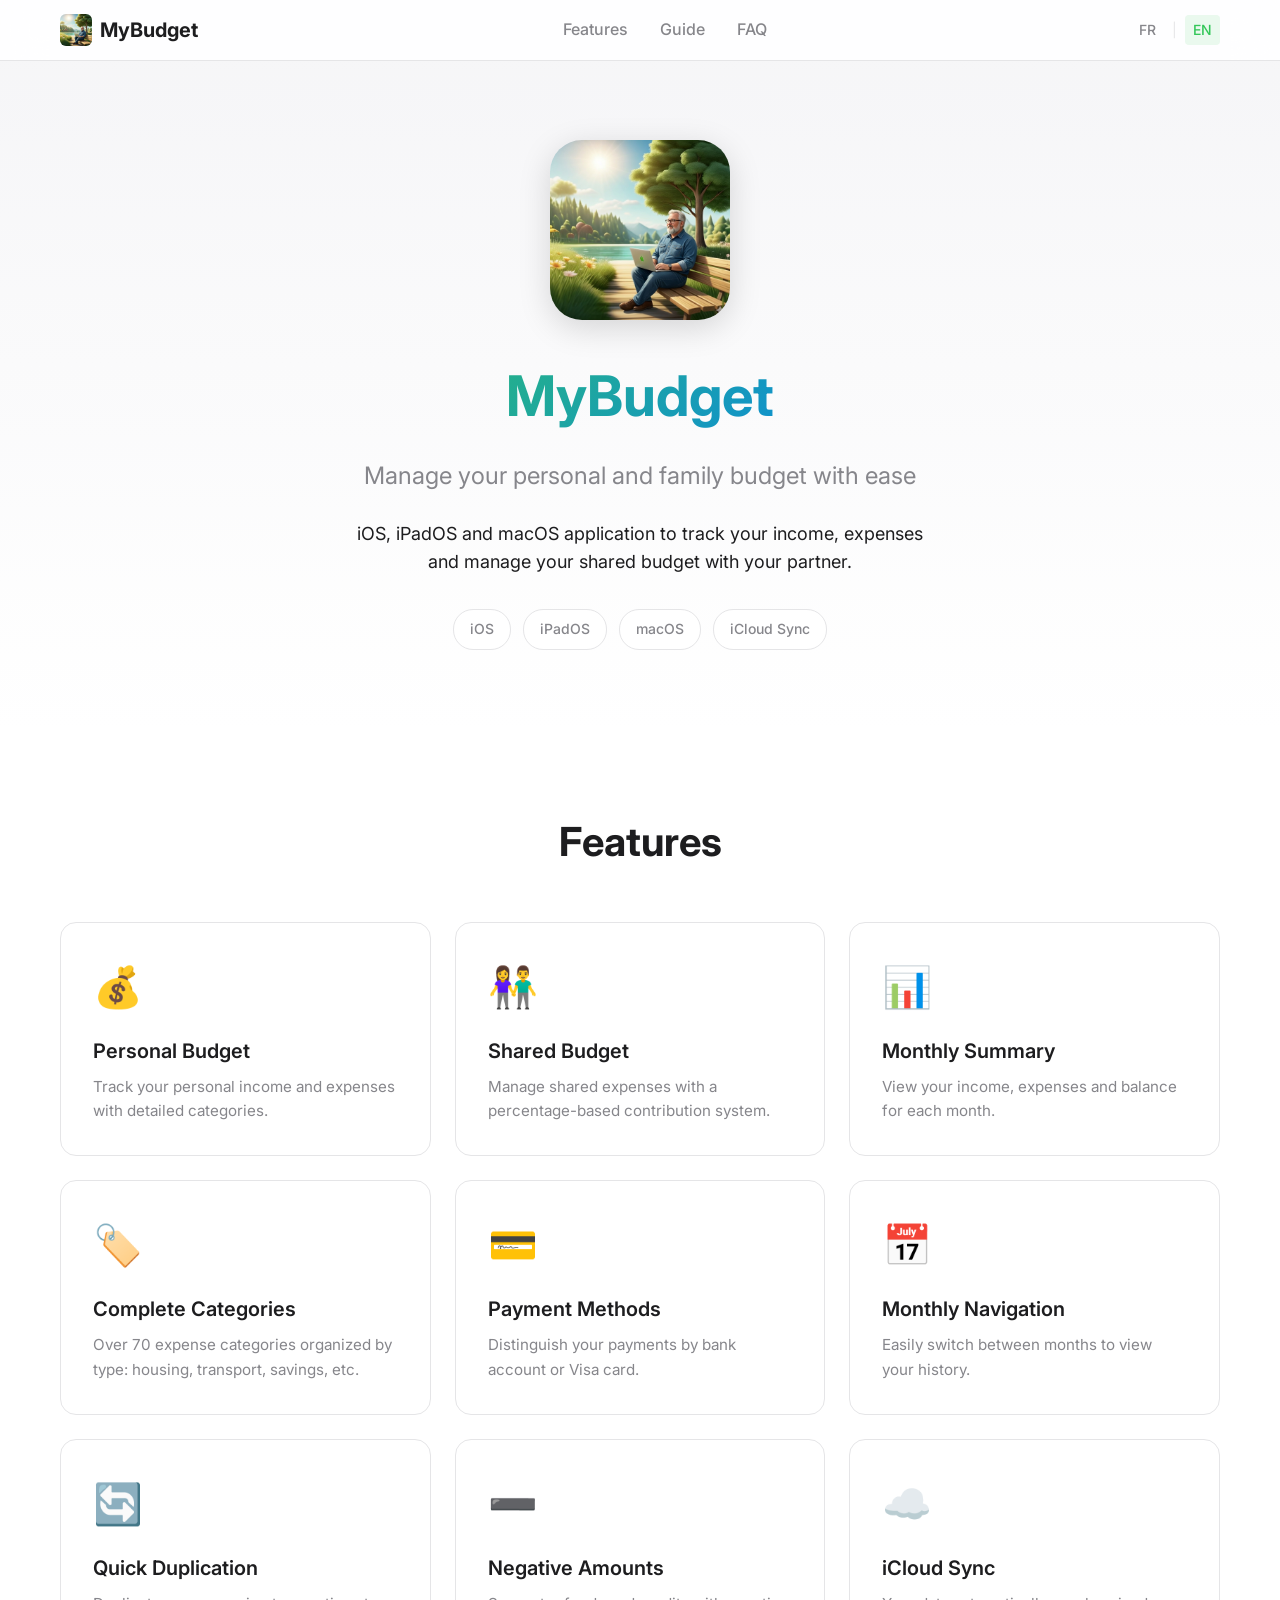
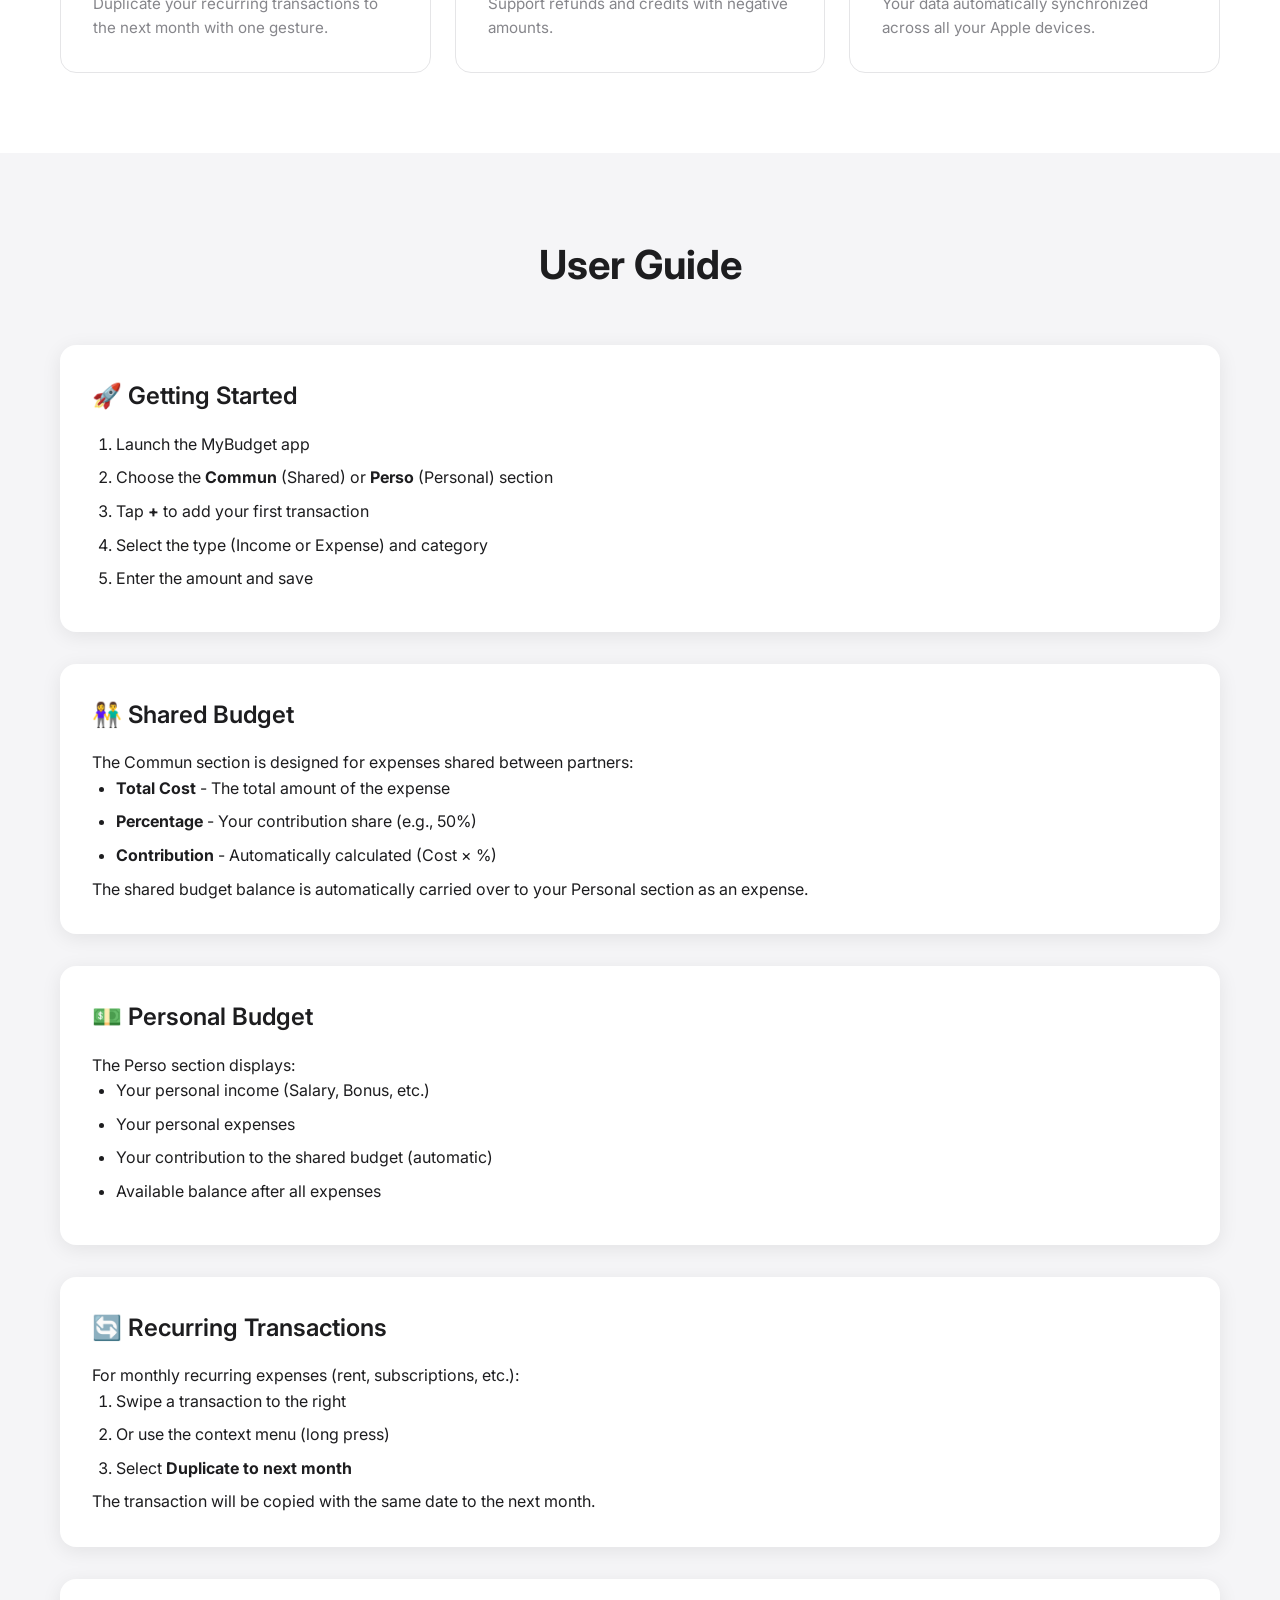
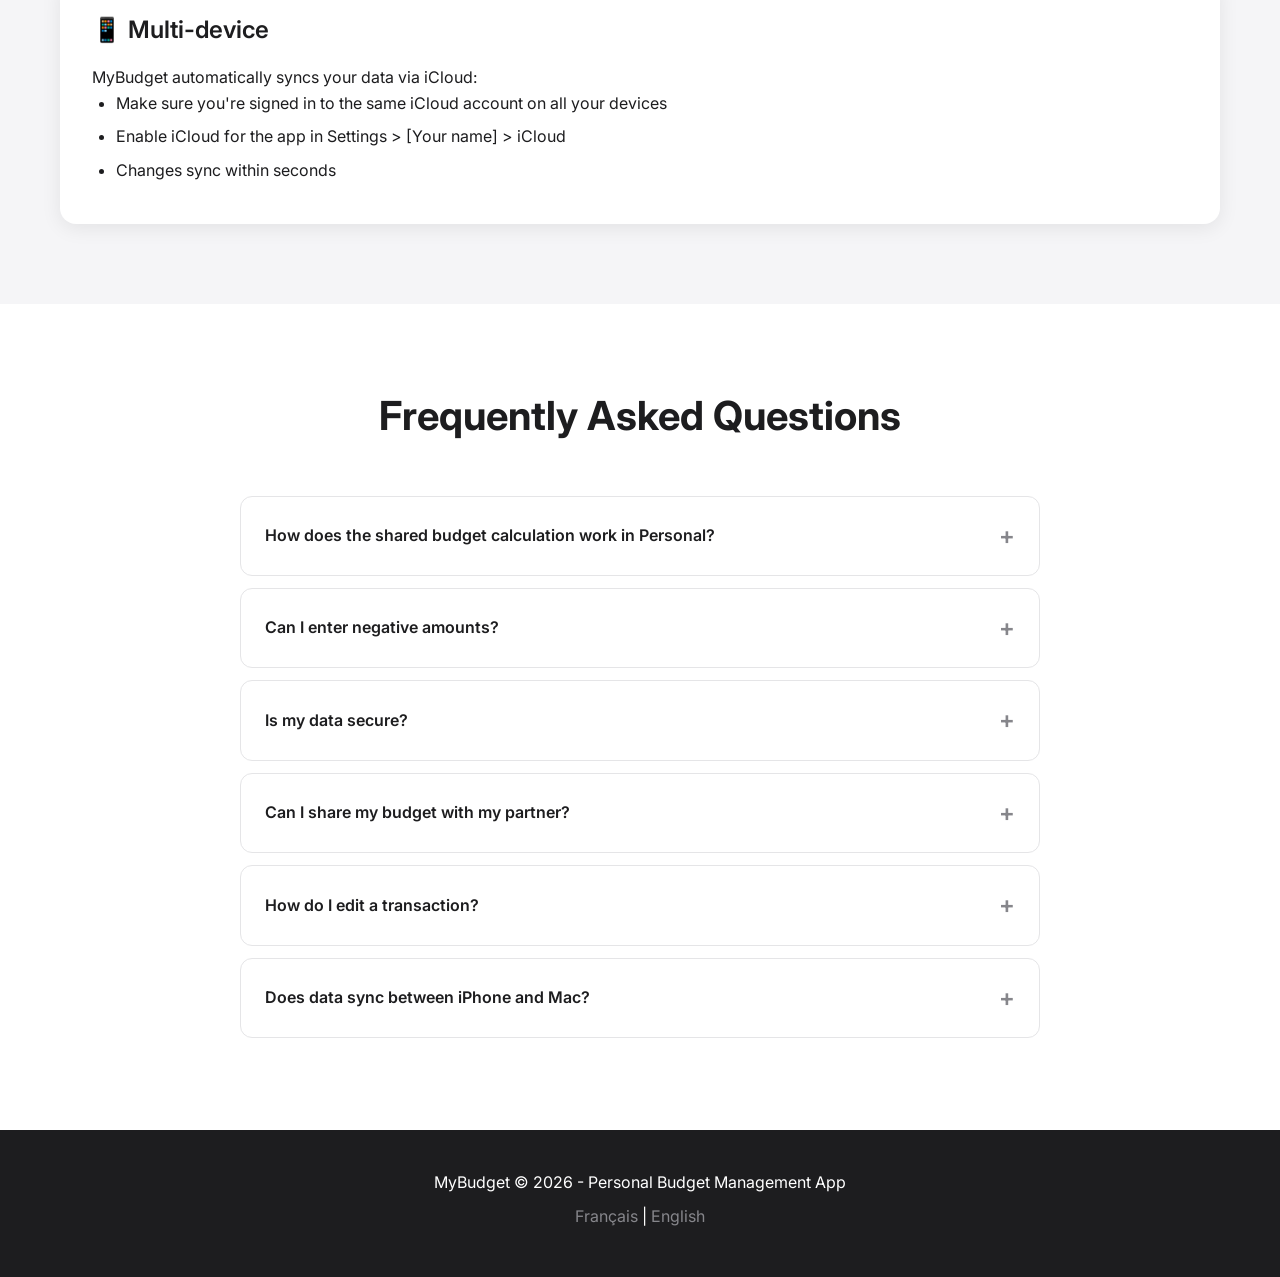
==== en/index.html @ 52d26589 "Initial documentation website for MyBudget" ====
<!DOCTYPE html>
<html lang="en">
<head>
    <meta charset="UTF-8">
    <meta name="viewport" content="width=device-width, initial-scale=1.0">
    <title>MyBudget - Documentation</title>
    <link rel="icon" type="image/png" href="../images/favicon.png">
    <link rel="apple-touch-icon" href="../images/favicon.png">
    <link rel="stylesheet" href="../css/style.css">
    <link rel="preconnect" href="https://fonts.googleapis.com">
    <link rel="preconnect" href="https://fonts.gstatic.com" crossorigin>
    <link href="https://fonts.googleapis.com/css2?family=Inter:wght@400;500;600;700&display=swap" rel="stylesheet">
</head>
<body>
    <nav class="navbar">
        <div class="nav-container">
            <a href="index.html" class="nav-logo">
                <img src="../images/favicon.png" alt="MyBudget" class="logo-icon">
                <span>MyBudget</span>
            </a>
            <ul class="nav-menu">
                <li><a href="#features">Features</a></li>
                <li><a href="#guide">Guide</a></li>
                <li><a href="#faq">FAQ</a></li>
            </ul>
            <div class="nav-lang">
                <a href="../index.html">FR</a>
                <span>|</span>
                <a href="index.html" class="active">EN</a>
            </div>
        </div>
    </nav>

    <header class="hero">
        <div class="hero-content">
            <img src="../images/favicon.png" alt="MyBudget" class="hero-icon">
            <h1>MyBudget</h1>
            <p class="hero-subtitle">Manage your personal and family budget with ease</p>
            <p class="hero-description">
                iOS, iPadOS and macOS application to track your income, expenses and
                manage your shared budget with your partner.
            </p>
            <div class="hero-badges">
                <span class="badge">iOS</span>
                <span class="badge">iPadOS</span>
                <span class="badge">macOS</span>
                <span class="badge">iCloud Sync</span>
            </div>
        </div>
    </header>

    <main>
        <section id="features" class="section">
            <div class="container">
                <h2>Features</h2>

                <div class="features-grid">
                    <div class="feature-card">
                        <div class="feature-icon">💰</div>
                        <h3>Personal Budget</h3>
                        <p>Track your personal income and expenses with detailed categories.</p>
                    </div>

                    <div class="feature-card">
                        <div class="feature-icon">👫</div>
                        <h3>Shared Budget</h3>
                        <p>Manage shared expenses with a percentage-based contribution system.</p>
                    </div>

                    <div class="feature-card">
                        <div class="feature-icon">📊</div>
                        <h3>Monthly Summary</h3>
                        <p>View your income, expenses and balance for each month.</p>
                    </div>

                    <div class="feature-card">
                        <div class="feature-icon">🏷️</div>
                        <h3>Complete Categories</h3>
                        <p>Over 70 expense categories organized by type: housing, transport, savings, etc.</p>
                    </div>

                    <div class="feature-card">
                        <div class="feature-icon">💳</div>
                        <h3>Payment Methods</h3>
                        <p>Distinguish your payments by bank account or Visa card.</p>
                    </div>

                    <div class="feature-card">
                        <div class="feature-icon">📅</div>
                        <h3>Monthly Navigation</h3>
                        <p>Easily switch between months to view your history.</p>
                    </div>

                    <div class="feature-card">
                        <div class="feature-icon">🔄</div>
                        <h3>Quick Duplication</h3>
                        <p>Duplicate your recurring transactions to the next month with one gesture.</p>
                    </div>

                    <div class="feature-card">
                        <div class="feature-icon">➖</div>
                        <h3>Negative Amounts</h3>
                        <p>Support refunds and credits with negative amounts.</p>
                    </div>

                    <div class="feature-card">
                        <div class="feature-icon">☁️</div>
                        <h3>iCloud Sync</h3>
                        <p>Your data automatically synchronized across all your Apple devices.</p>
                    </div>
                </div>
            </div>
        </section>

        <section id="guide" class="section section-alt">
            <div class="container">
                <h2>User Guide</h2>

                <div class="guide-content">
                    <article class="guide-article">
                        <h3>🚀 Getting Started</h3>
                        <ol>
                            <li>Launch the MyBudget app</li>
                            <li>Choose the <strong>Commun</strong> (Shared) or <strong>Perso</strong> (Personal) section</li>
                            <li>Tap <strong>+</strong> to add your first transaction</li>
                            <li>Select the type (Income or Expense) and category</li>
                            <li>Enter the amount and save</li>
                        </ol>
                    </article>

                    <article class="guide-article">
                        <h3>👫 Shared Budget</h3>
                        <p>The Commun section is designed for expenses shared between partners:</p>
                        <ul>
                            <li><strong>Total Cost</strong> - The total amount of the expense</li>
                            <li><strong>Percentage</strong> - Your contribution share (e.g., 50%)</li>
                            <li><strong>Contribution</strong> - Automatically calculated (Cost × %)</li>
                        </ul>
                        <p>The shared budget balance is automatically carried over to your Personal section as an expense.</p>
                    </article>

                    <article class="guide-article">
                        <h3>💵 Personal Budget</h3>
                        <p>The Perso section displays:</p>
                        <ul>
                            <li>Your personal income (Salary, Bonus, etc.)</li>
                            <li>Your personal expenses</li>
                            <li>Your contribution to the shared budget (automatic)</li>
                            <li>Available balance after all expenses</li>
                        </ul>
                    </article>

                    <article class="guide-article">
                        <h3>🔄 Recurring Transactions</h3>
                        <p>For monthly recurring expenses (rent, subscriptions, etc.):</p>
                        <ol>
                            <li>Swipe a transaction to the right</li>
                            <li>Or use the context menu (long press)</li>
                            <li>Select <strong>Duplicate to next month</strong></li>
                        </ol>
                        <p>The transaction will be copied with the same date to the next month.</p>
                    </article>

                    <article class="guide-article">
                        <h3>📱 Multi-device</h3>
                        <p>MyBudget automatically syncs your data via iCloud:</p>
                        <ul>
                            <li>Make sure you're signed in to the same iCloud account on all your devices</li>
                            <li>Enable iCloud for the app in Settings > [Your name] > iCloud</li>
                            <li>Changes sync within seconds</li>
                        </ul>
                    </article>
                </div>
            </div>
        </section>

        <section id="faq" class="section">
            <div class="container">
                <h2>Frequently Asked Questions</h2>

                <div class="faq-list">
                    <details class="faq-item">
                        <summary>How does the shared budget calculation work in Personal?</summary>
                        <p>In the Personal section, shared budget expenses and the shared balance are automatically added as expenses. This represents your total contribution to the shared budget.</p>
                    </details>

                    <details class="faq-item">
                        <summary>Can I enter negative amounts?</summary>
                        <p>Yes, negative amounts are supported for refunds, credits or adjustments. Simply use the minus sign (-) before the amount.</p>
                    </details>

                    <details class="faq-item">
                        <summary>Is my data secure?</summary>
                        <p>Yes, your data is stored in your private iCloud database. It's encrypted and only accessible by devices connected to your Apple account.</p>
                    </details>

                    <details class="faq-item">
                        <summary>Can I share my budget with my partner?</summary>
                        <p>Currently, each user has their own database. For a shared budget, you can each enter your respective contributions with your participation percentage.</p>
                    </details>

                    <details class="faq-item">
                        <summary>How do I edit a transaction?</summary>
                        <p>Tap on a transaction in the list to open the edit screen. You can also use the context menu (long press) and select "Edit".</p>
                    </details>

                    <details class="faq-item">
                        <summary>Does data sync between iPhone and Mac?</summary>
                        <p>Yes, as long as you're signed in to the same iCloud account and sync is enabled, your data is available on iPhone, iPad and Mac.</p>
                    </details>
                </div>
            </div>
        </section>
    </main>

    <footer class="footer">
        <div class="container">
            <p>MyBudget © 2026 - Personal Budget Management App</p>
            <p class="footer-links">
                <a href="../index.html">Français</a> |
                <a href="index.html">English</a>
            </p>
        </div>
    </footer>
</body>
</html>
---- css/style.css ----
/* Reset and Base Styles */
* {
    margin: 0;
    padding: 0;
    box-sizing: border-box;
}

:root {
    --primary-color: #34C759;
    --primary-dark: #248A3D;
    --secondary-color: #007AFF;
    --success-color: #34C759;
    --warning-color: #FF9500;
    --danger-color: #FF3B30;
    --text-color: #1D1D1F;
    --text-secondary: #86868B;
    --background: #FFFFFF;
    --background-alt: #F5F5F7;
    --border-color: #E5E5E7;
    --card-shadow: 0 4px 20px rgba(0, 0, 0, 0.08);
}

body {
    font-family: 'Inter', -apple-system, BlinkMacSystemFont, 'Segoe UI', Roboto, sans-serif;
    line-height: 1.6;
    color: var(--text-color);
    background: var(--background);
}

.container {
    max-width: 1200px;
    margin: 0 auto;
    padding: 0 20px;
}

/* Navigation */
.navbar {
    position: fixed;
    top: 0;
    left: 0;
    right: 0;
    background: rgba(255, 255, 255, 0.9);
    backdrop-filter: blur(20px);
    -webkit-backdrop-filter: blur(20px);
    border-bottom: 1px solid var(--border-color);
    z-index: 1000;
}

.nav-container {
    max-width: 1200px;
    margin: 0 auto;
    padding: 0 20px;
    display: flex;
    align-items: center;
    justify-content: space-between;
    height: 60px;
}

.nav-logo {
    display: flex;
    align-items: center;
    gap: 8px;
    font-size: 1.25rem;
    font-weight: 700;
    color: var(--text-color);
    text-decoration: none;
}

.logo-icon {
    width: 32px;
    height: 32px;
    border-radius: 6px;
    object-fit: cover;
}

.nav-menu {
    display: flex;
    list-style: none;
    gap: 32px;
}

.nav-menu a {
    color: var(--text-secondary);
    text-decoration: none;
    font-weight: 500;
    transition: color 0.2s;
}

.nav-menu a:hover {
    color: var(--primary-color);
}

.nav-lang {
    display: flex;
    align-items: center;
    gap: 8px;
    font-size: 0.875rem;
}

.nav-lang a {
    color: var(--text-secondary);
    text-decoration: none;
    font-weight: 500;
    padding: 4px 8px;
    border-radius: 4px;
    transition: all 0.2s;
}

.nav-lang a.active {
    color: var(--primary-color);
    background: rgba(52, 199, 89, 0.1);
}

.nav-lang span {
    color: var(--border-color);
}

/* Hero Section */
.hero {
    padding: 140px 20px 80px;
    text-align: center;
    background: linear-gradient(180deg, var(--background-alt) 0%, var(--background) 100%);
}

.hero-content {
    max-width: 800px;
    margin: 0 auto;
}

.hero-icon {
    width: 180px;
    height: 180px;
    border-radius: 32px;
    box-shadow: 0 8px 32px rgba(0, 0, 0, 0.15);
    margin-bottom: 24px;
}

.hero h1 {
    font-size: 3.5rem;
    font-weight: 700;
    margin-bottom: 16px;
    background: linear-gradient(135deg, var(--primary-color), var(--secondary-color));
    -webkit-background-clip: text;
    -webkit-text-fill-color: transparent;
    background-clip: text;
}

.hero-subtitle {
    font-size: 1.5rem;
    color: var(--text-secondary);
    margin-bottom: 24px;
}

.hero-description {
    font-size: 1.125rem;
    color: var(--text-color);
    margin-bottom: 32px;
    max-width: 600px;
    margin-left: auto;
    margin-right: auto;
}

.hero-badges {
    display: flex;
    justify-content: center;
    gap: 12px;
    flex-wrap: wrap;
}

.badge {
    display: inline-block;
    padding: 8px 16px;
    background: var(--background);
    border: 1px solid var(--border-color);
    border-radius: 20px;
    font-size: 0.875rem;
    font-weight: 500;
    color: var(--text-secondary);
}

/* Sections */
.section {
    padding: 80px 20px;
}

.section-alt {
    background: var(--background-alt);
}

.section h2 {
    font-size: 2.5rem;
    font-weight: 700;
    text-align: center;
    margin-bottom: 48px;
}

/* Features Grid */
.features-grid {
    display: grid;
    grid-template-columns: repeat(auto-fit, minmax(300px, 1fr));
    gap: 24px;
}

.feature-card {
    background: var(--background);
    border: 1px solid var(--border-color);
    border-radius: 16px;
    padding: 32px;
    transition: transform 0.2s, box-shadow 0.2s;
}

.feature-card:hover {
    transform: translateY(-4px);
    box-shadow: var(--card-shadow);
}

.feature-icon {
    font-size: 2.5rem;
    margin-bottom: 16px;
}

.feature-card h3 {
    font-size: 1.25rem;
    font-weight: 600;
    margin-bottom: 8px;
}

.feature-card p {
    color: var(--text-secondary);
    font-size: 0.95rem;
}

/* Guide Section */
.guide-content {
    display: grid;
    gap: 32px;
}

.guide-article {
    background: var(--background);
    border-radius: 16px;
    padding: 32px;
    box-shadow: var(--card-shadow);
}

.guide-article h3 {
    font-size: 1.5rem;
    font-weight: 600;
    margin-bottom: 16px;
}

.guide-article ol,
.guide-article ul {
    margin-left: 24px;
}

.guide-article li {
    margin-bottom: 8px;
}

.guide-article a {
    color: var(--primary-color);
}

/* FAQ Section */
.faq-list {
    max-width: 800px;
    margin: 0 auto;
}

.faq-item {
    background: var(--background);
    border: 1px solid var(--border-color);
    border-radius: 12px;
    margin-bottom: 12px;
    overflow: hidden;
}

.faq-item summary {
    padding: 20px 24px;
    font-weight: 600;
    cursor: pointer;
    list-style: none;
    display: flex;
    align-items: center;
    justify-content: space-between;
}

.faq-item summary::-webkit-details-marker {
    display: none;
}

.faq-item summary::after {
    content: '+';
    font-size: 1.5rem;
    color: var(--text-secondary);
    transition: transform 0.2s;
}

.faq-item[open] summary::after {
    transform: rotate(45deg);
}

.faq-item p {
    padding: 0 24px 20px;
    color: var(--text-secondary);
}

/* Footer */
.footer {
    padding: 40px 20px;
    text-align: center;
    background: var(--text-color);
    color: var(--background);
}

.footer p {
    margin-bottom: 8px;
}

.footer-links a {
    color: var(--text-secondary);
    text-decoration: none;
}

.footer-links a:hover {
    color: var(--background);
}

/* Responsive */
@media (max-width: 768px) {
    .nav-menu {
        display: none;
    }

    .hero h1 {
        font-size: 2.5rem;
    }

    .hero-subtitle {
        font-size: 1.25rem;
    }

    .section h2 {
        font-size: 2rem;
    }

    .features-grid {
        grid-template-columns: 1fr;
    }
}
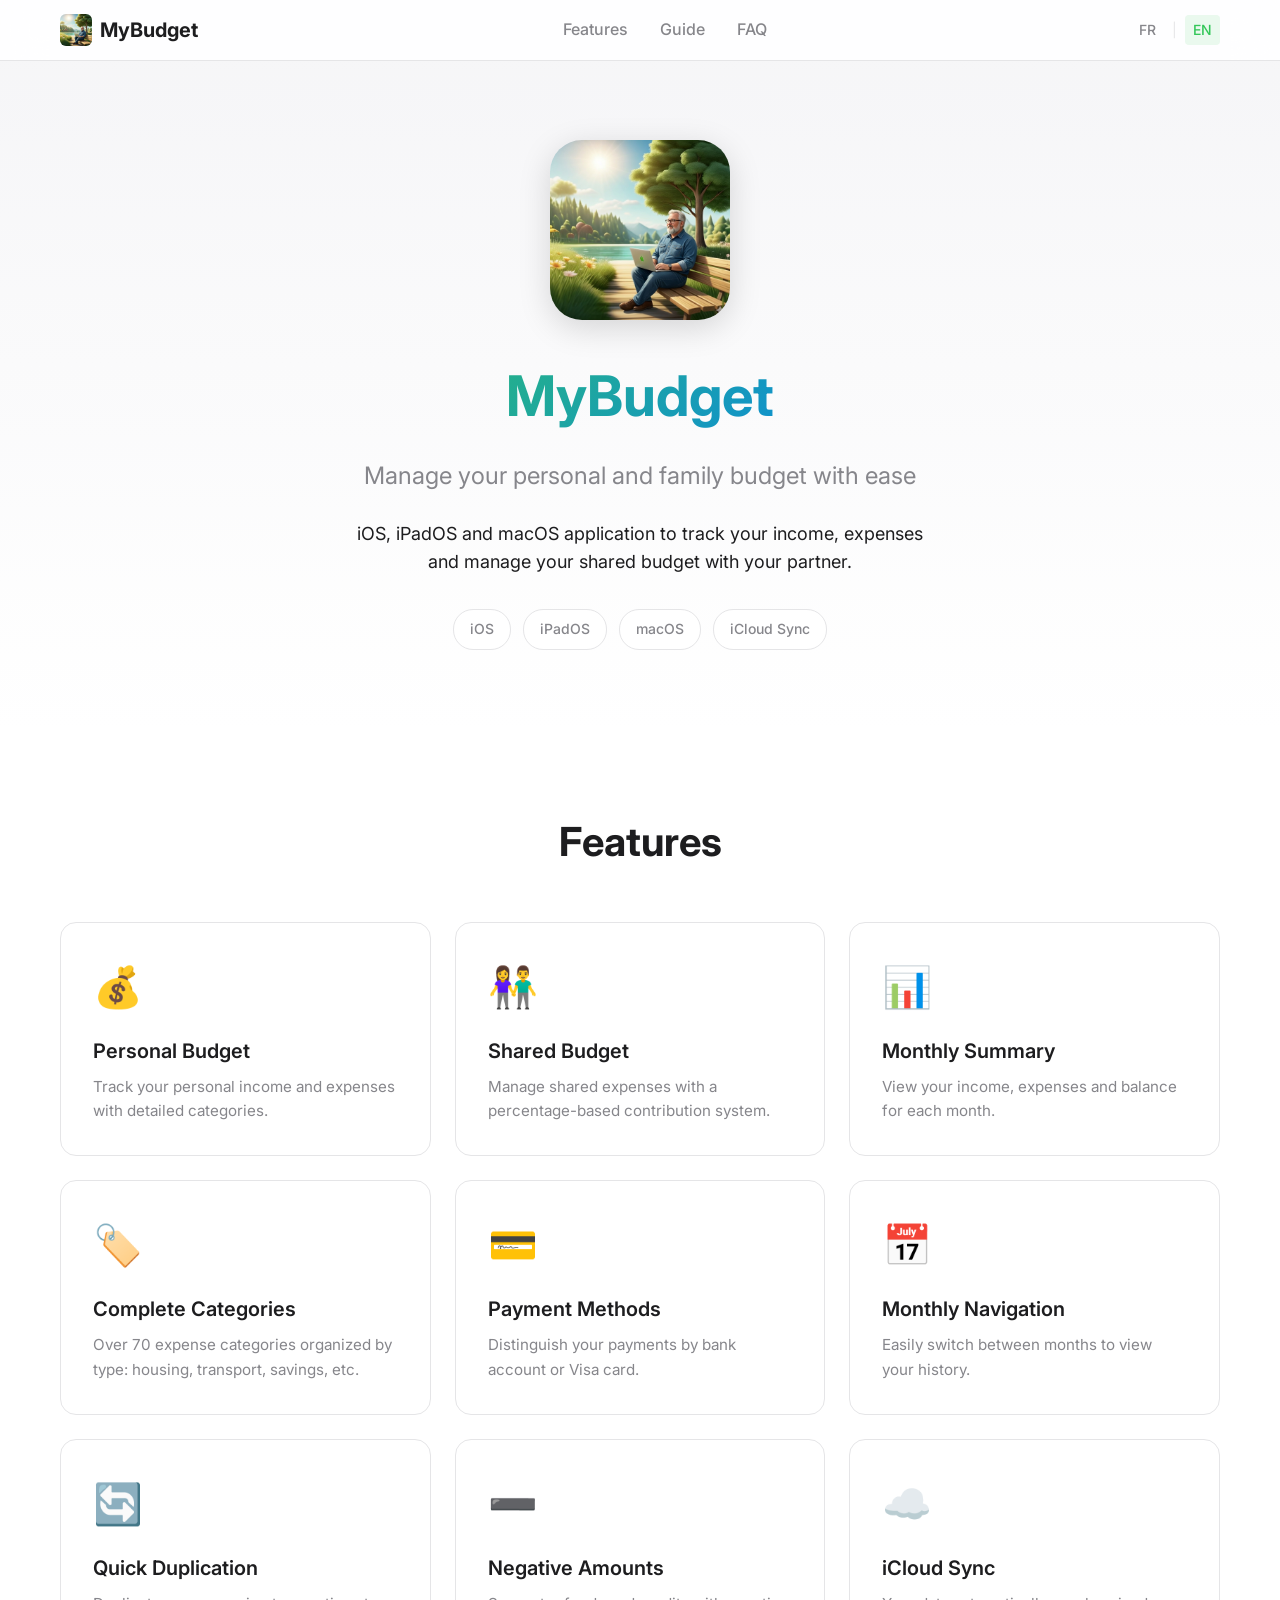
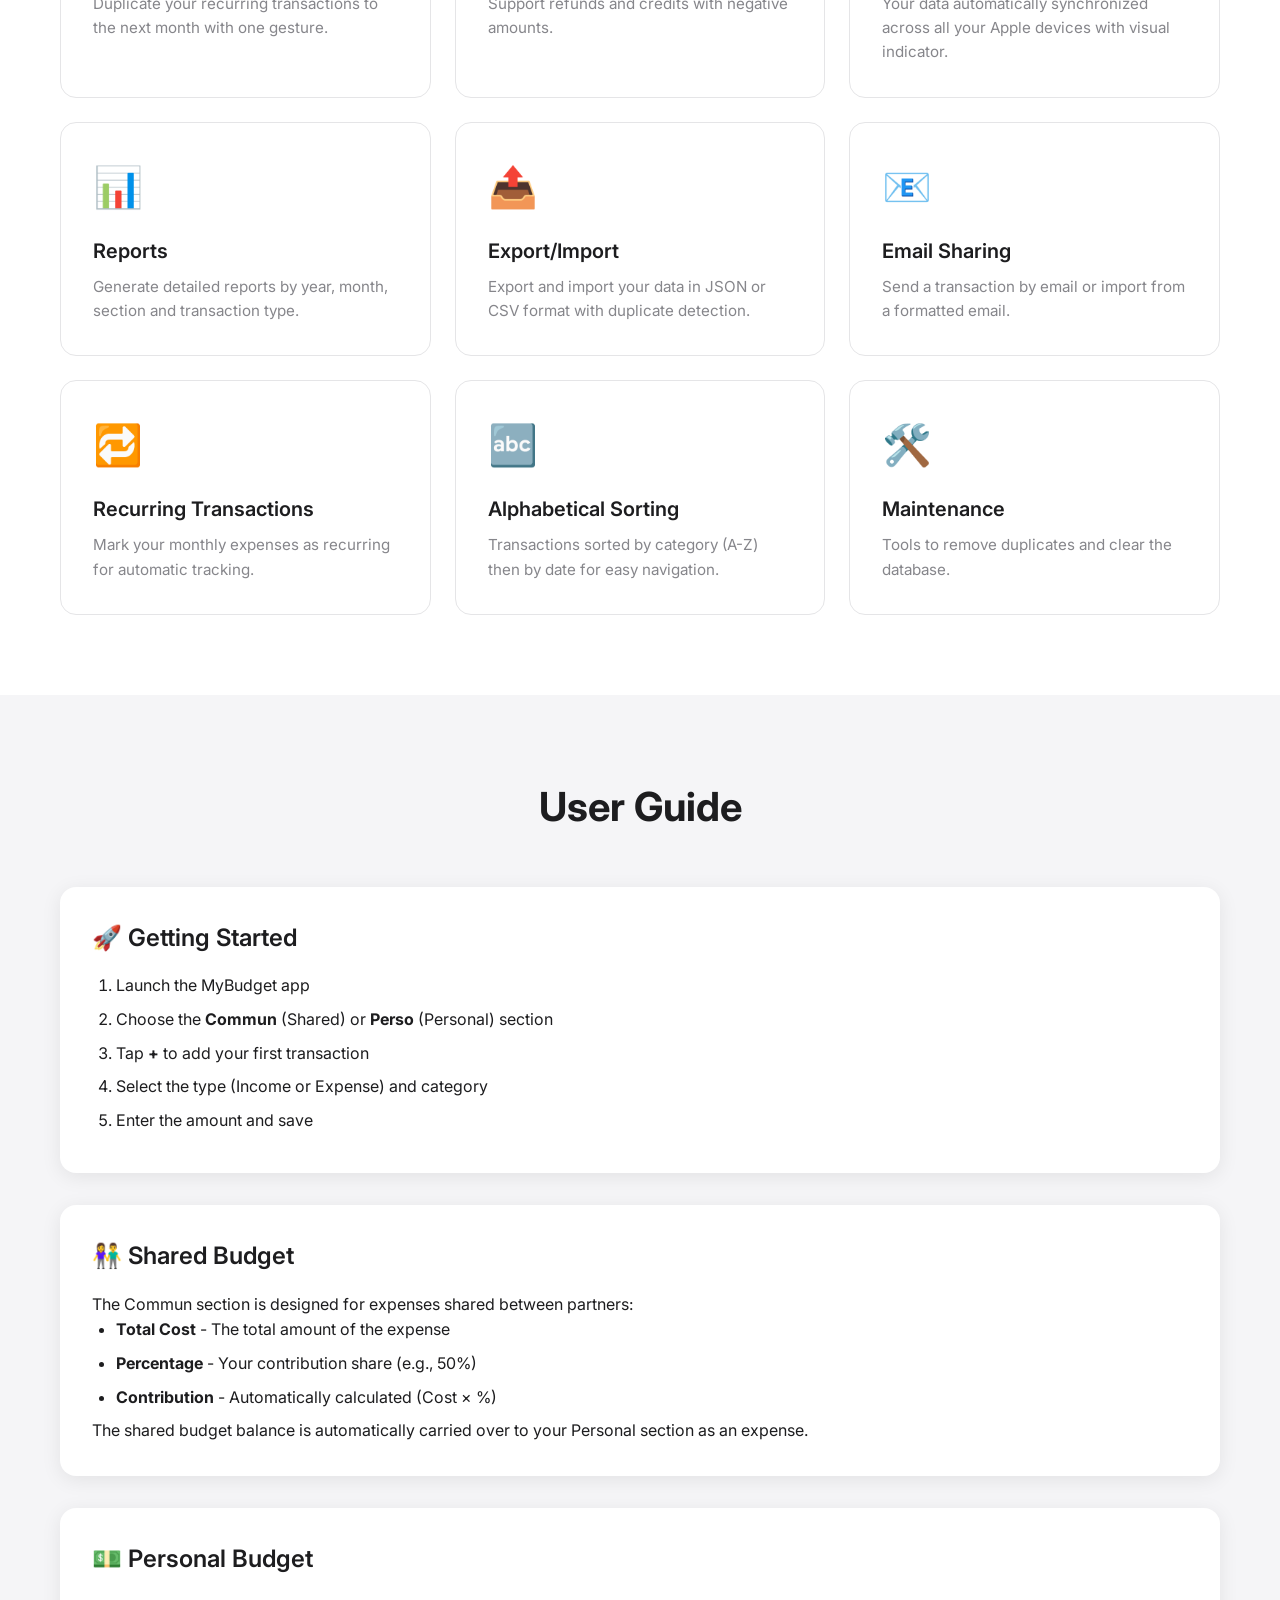
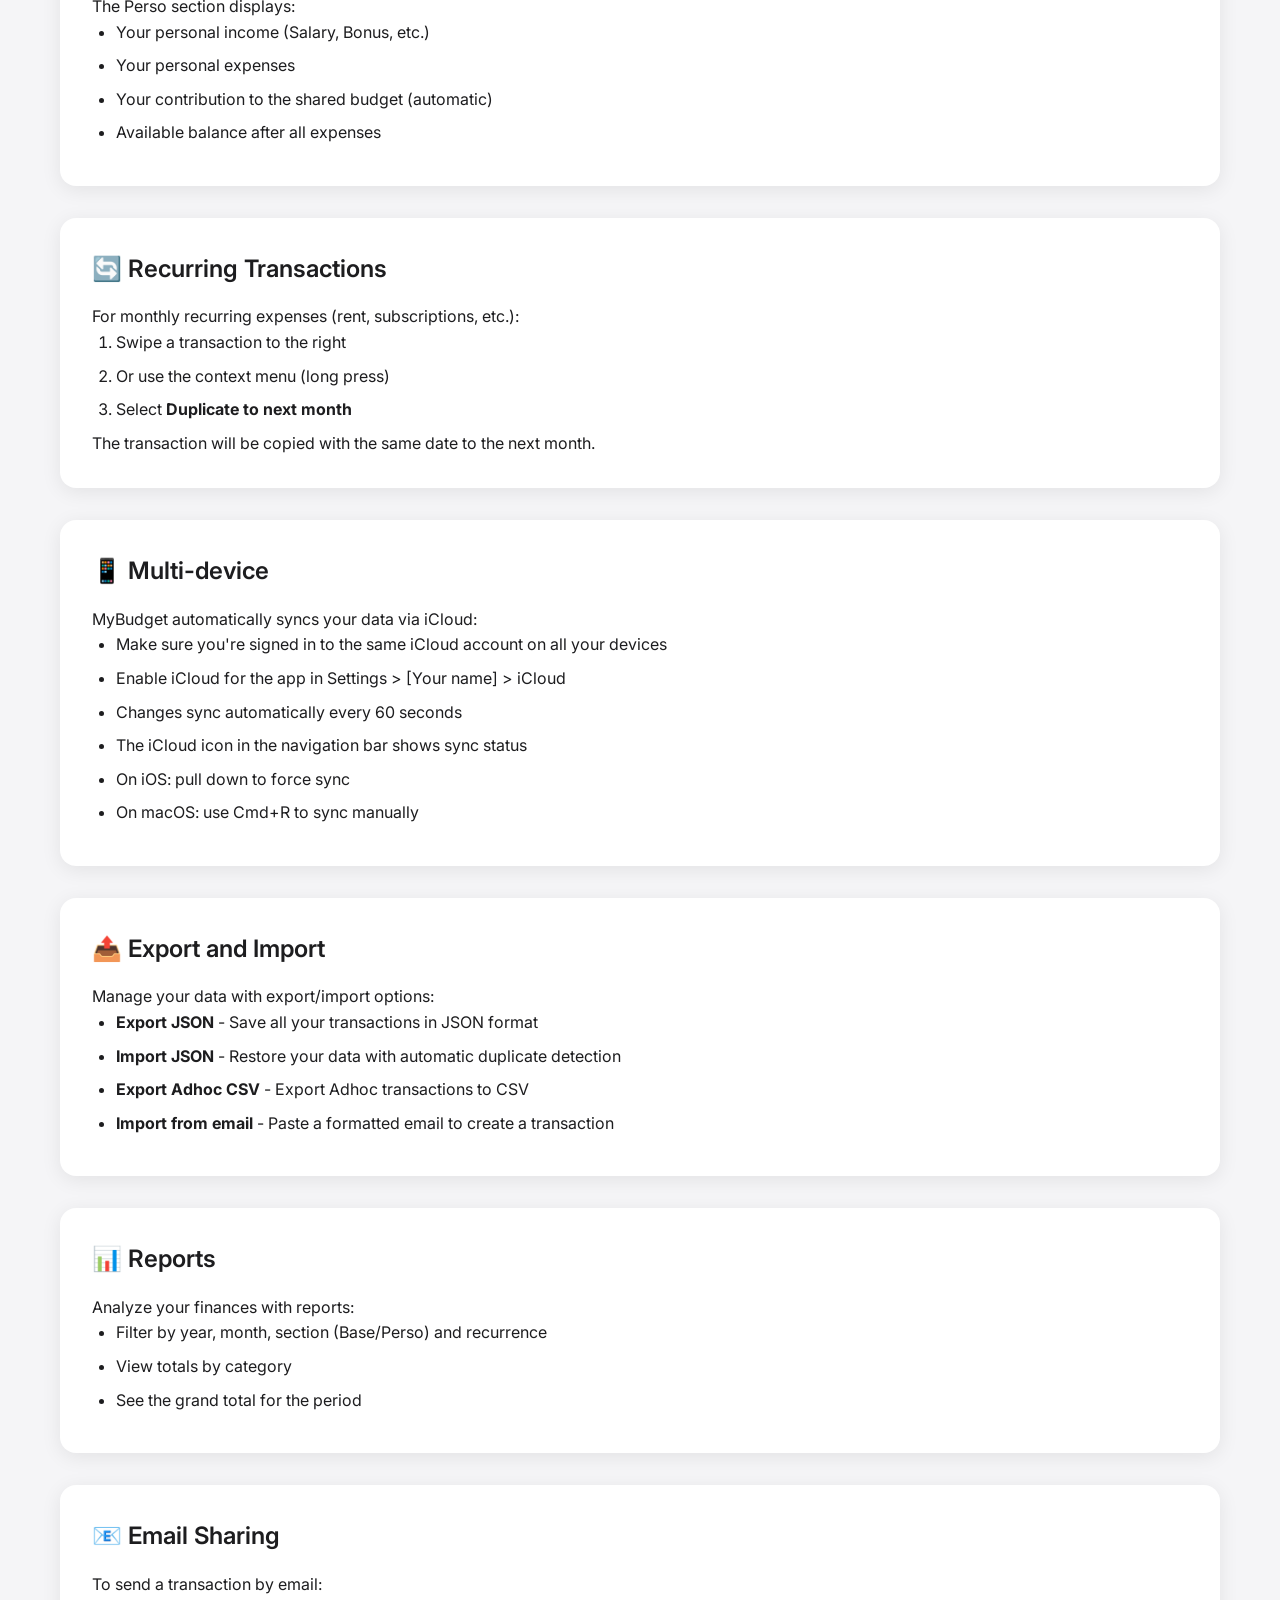
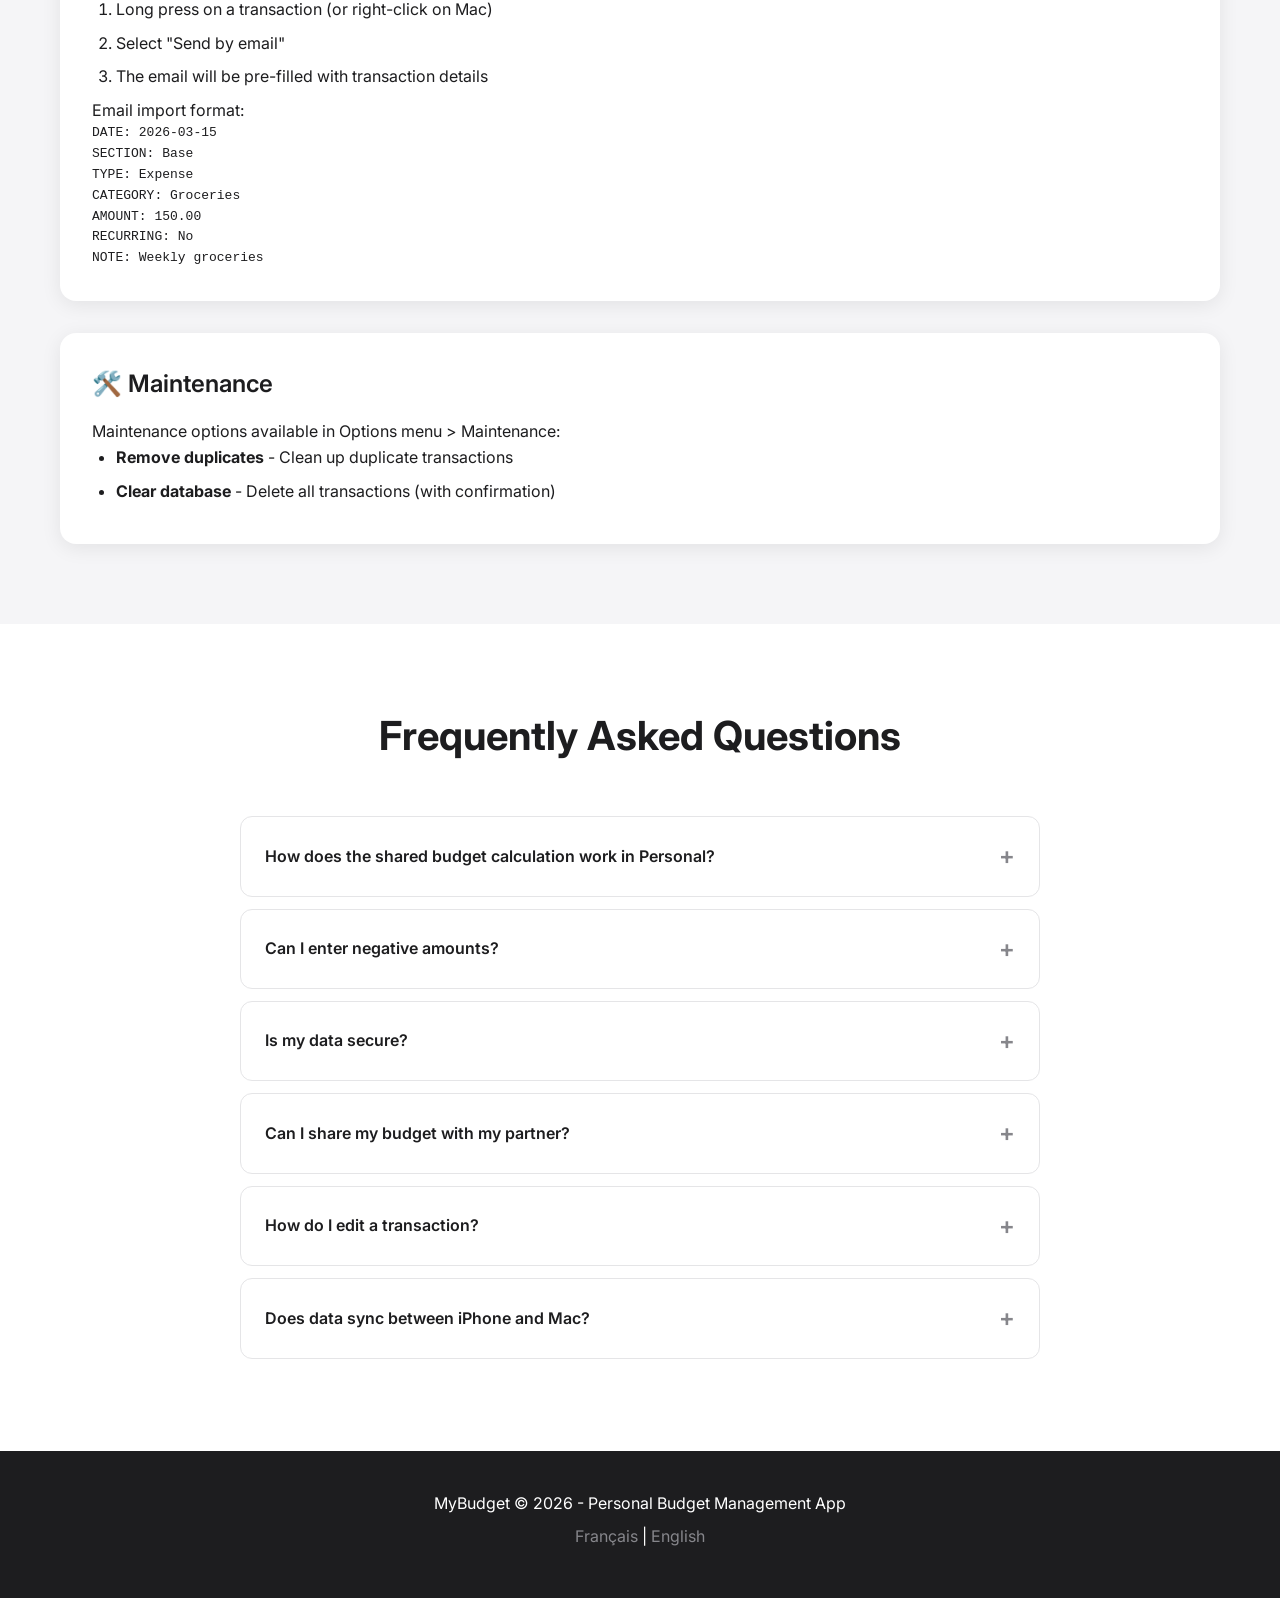
==== commit 35dcee06: "Add new features to documentation New features documented: - Reports with filters (year, month, sect" ====
--- a/en/index.html
+++ b/en/index.html
@@ -106,7 +106,43 @@
                     <div class="feature-card">
                         <div class="feature-icon">☁️</div>
                         <h3>iCloud Sync</h3>
-                        <p>Your data automatically synchronized across all your Apple devices.</p>
+                        <p>Your data automatically synchronized across all your Apple devices with visual indicator.</p>
+                    </div>
+
+                    <div class="feature-card">
+                        <div class="feature-icon">📊</div>
+                        <h3>Reports</h3>
+                        <p>Generate detailed reports by year, month, section and transaction type.</p>
+                    </div>
+
+                    <div class="feature-card">
+                        <div class="feature-icon">📤</div>
+                        <h3>Export/Import</h3>
+                        <p>Export and import your data in JSON or CSV format with duplicate detection.</p>
+                    </div>
+
+                    <div class="feature-card">
+                        <div class="feature-icon">📧</div>
+                        <h3>Email Sharing</h3>
+                        <p>Send a transaction by email or import from a formatted email.</p>
+                    </div>
+
+                    <div class="feature-card">
+                        <div class="feature-icon">🔁</div>
+                        <h3>Recurring Transactions</h3>
+                        <p>Mark your monthly expenses as recurring for automatic tracking.</p>
+                    </div>
+
+                    <div class="feature-card">
+                        <div class="feature-icon">🔤</div>
+                        <h3>Alphabetical Sorting</h3>
+                        <p>Transactions sorted by category (A-Z) then by date for easy navigation.</p>
+                    </div>
+
+                    <div class="feature-card">
+                        <div class="feature-icon">🛠️</div>
+                        <h3>Maintenance</h3>
+                        <p>Tools to remove duplicates and clear the database.</p>
                     </div>
                 </div>
             </div>
@@ -167,7 +203,58 @@
                         <ul>
                             <li>Make sure you're signed in to the same iCloud account on all your devices</li>
                             <li>Enable iCloud for the app in Settings > [Your name] > iCloud</li>
-                            <li>Changes sync within seconds</li>
+                            <li>Changes sync automatically every 60 seconds</li>
+                            <li>The iCloud icon in the navigation bar shows sync status</li>
+                            <li>On iOS: pull down to force sync</li>
+                            <li>On macOS: use Cmd+R to sync manually</li>
+                        </ul>
+                    </article>
+
+                    <article class="guide-article">
+                        <h3>📤 Export and Import</h3>
+                        <p>Manage your data with export/import options:</p>
+                        <ul>
+                            <li><strong>Export JSON</strong> - Save all your transactions in JSON format</li>
+                            <li><strong>Import JSON</strong> - Restore your data with automatic duplicate detection</li>
+                            <li><strong>Export Adhoc CSV</strong> - Export Adhoc transactions to CSV</li>
+                            <li><strong>Import from email</strong> - Paste a formatted email to create a transaction</li>
+                        </ul>
+                    </article>
+
+                    <article class="guide-article">
+                        <h3>📊 Reports</h3>
+                        <p>Analyze your finances with reports:</p>
+                        <ul>
+                            <li>Filter by year, month, section (Base/Perso) and recurrence</li>
+                            <li>View totals by category</li>
+                            <li>See the grand total for the period</li>
+                        </ul>
+                    </article>
+
+                    <article class="guide-article">
+                        <h3>📧 Email Sharing</h3>
+                        <p>To send a transaction by email:</p>
+                        <ol>
+                            <li>Long press on a transaction (or right-click on Mac)</li>
+                            <li>Select "Send by email"</li>
+                            <li>The email will be pre-filled with transaction details</li>
+                        </ol>
+                        <p>Email import format:</p>
+                        <pre>DATE: 2026-03-15
+SECTION: Base
+TYPE: Expense
+CATEGORY: Groceries
+AMOUNT: 150.00
+RECURRING: No
+NOTE: Weekly groceries</pre>
+                    </article>
+
+                    <article class="guide-article">
+                        <h3>🛠️ Maintenance</h3>
+                        <p>Maintenance options available in Options menu > Maintenance:</p>
+                        <ul>
+                            <li><strong>Remove duplicates</strong> - Clean up duplicate transactions</li>
+                            <li><strong>Clear database</strong> - Delete all transactions (with confirmation)</li>
                         </ul>
                     </article>
                 </div>
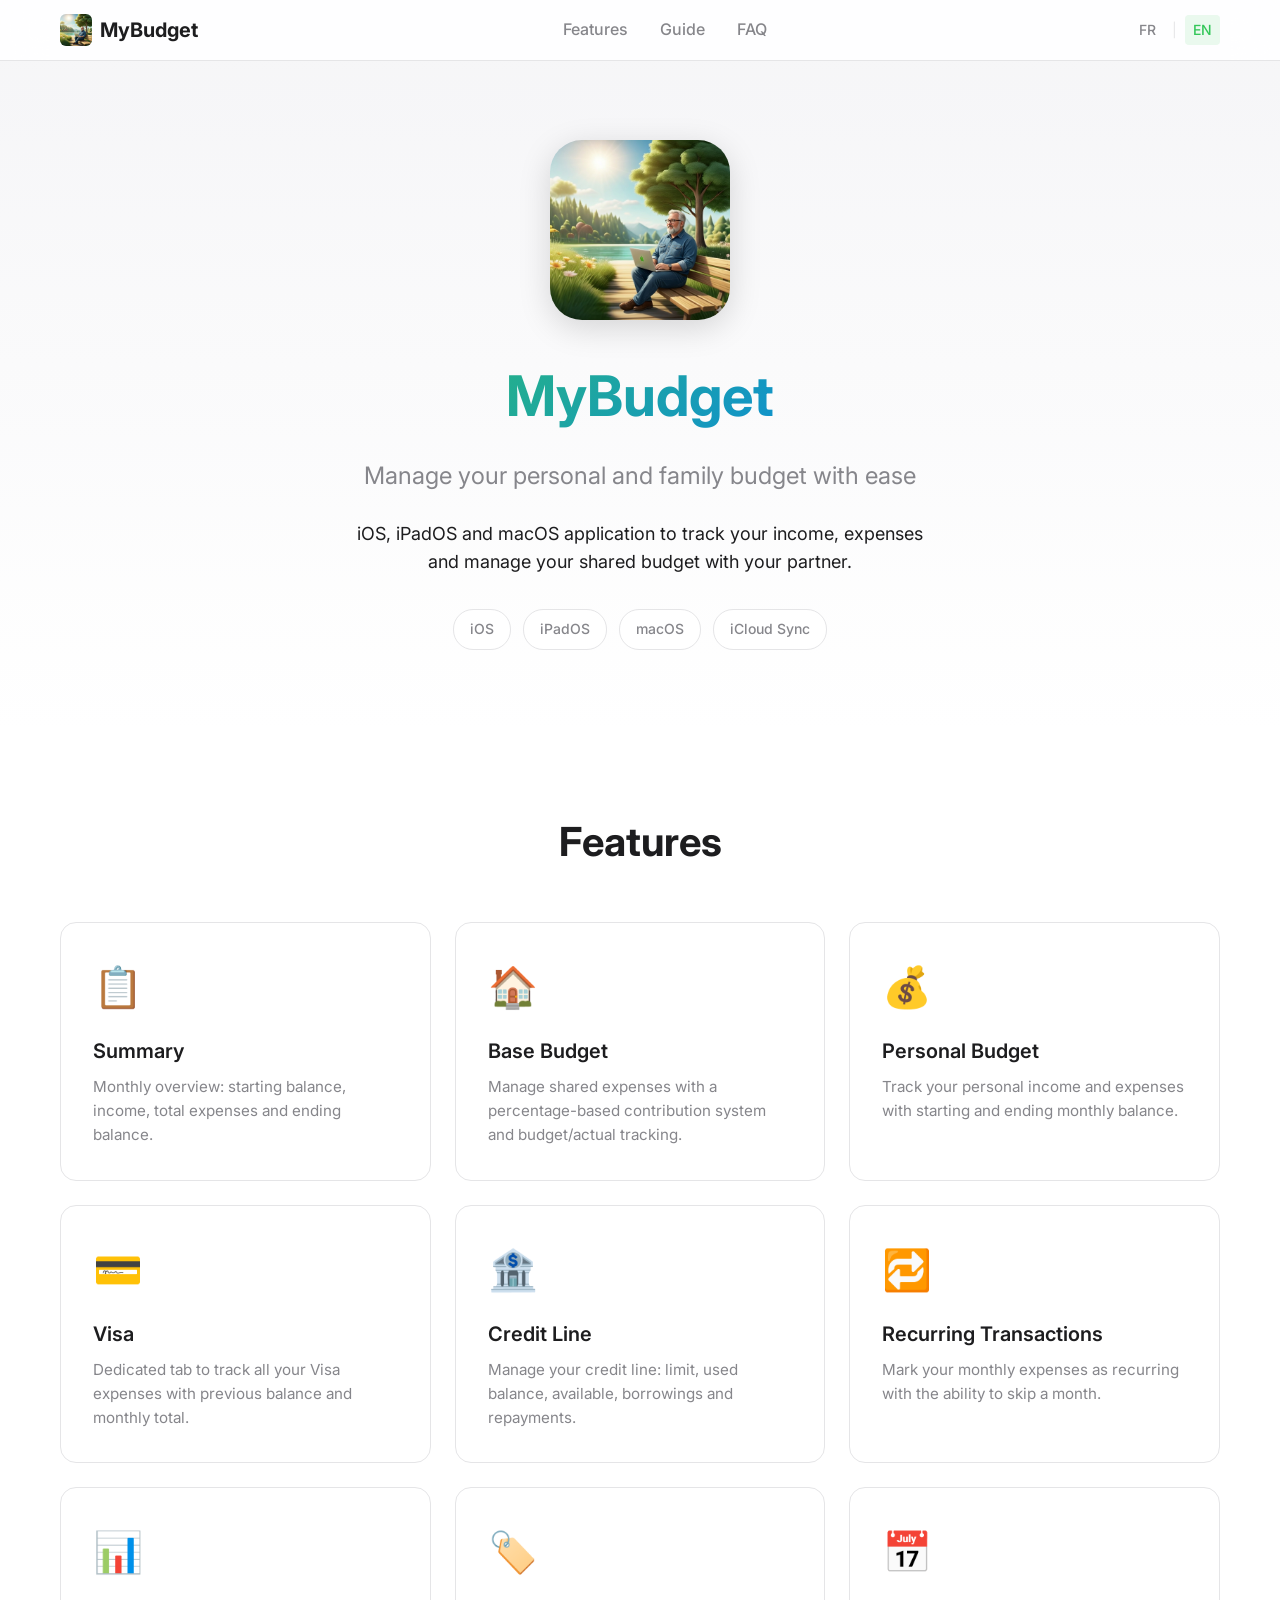
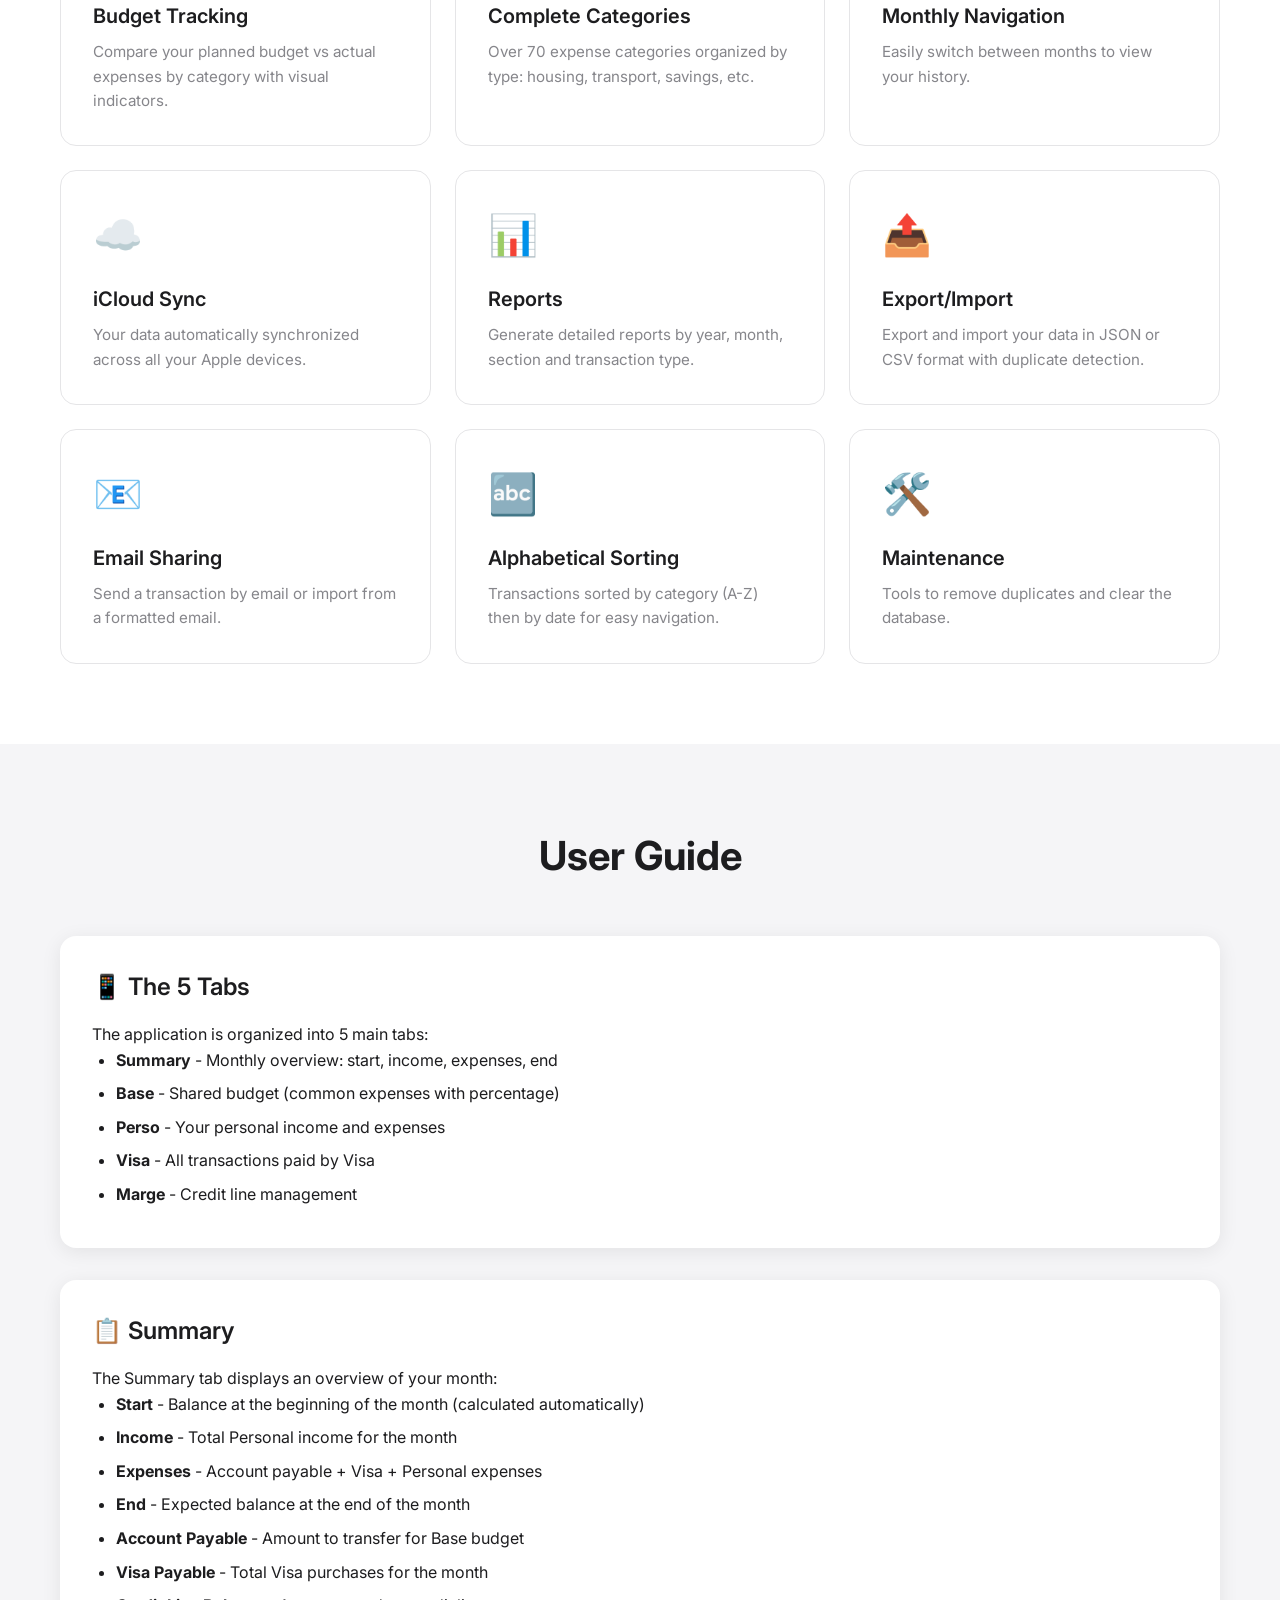
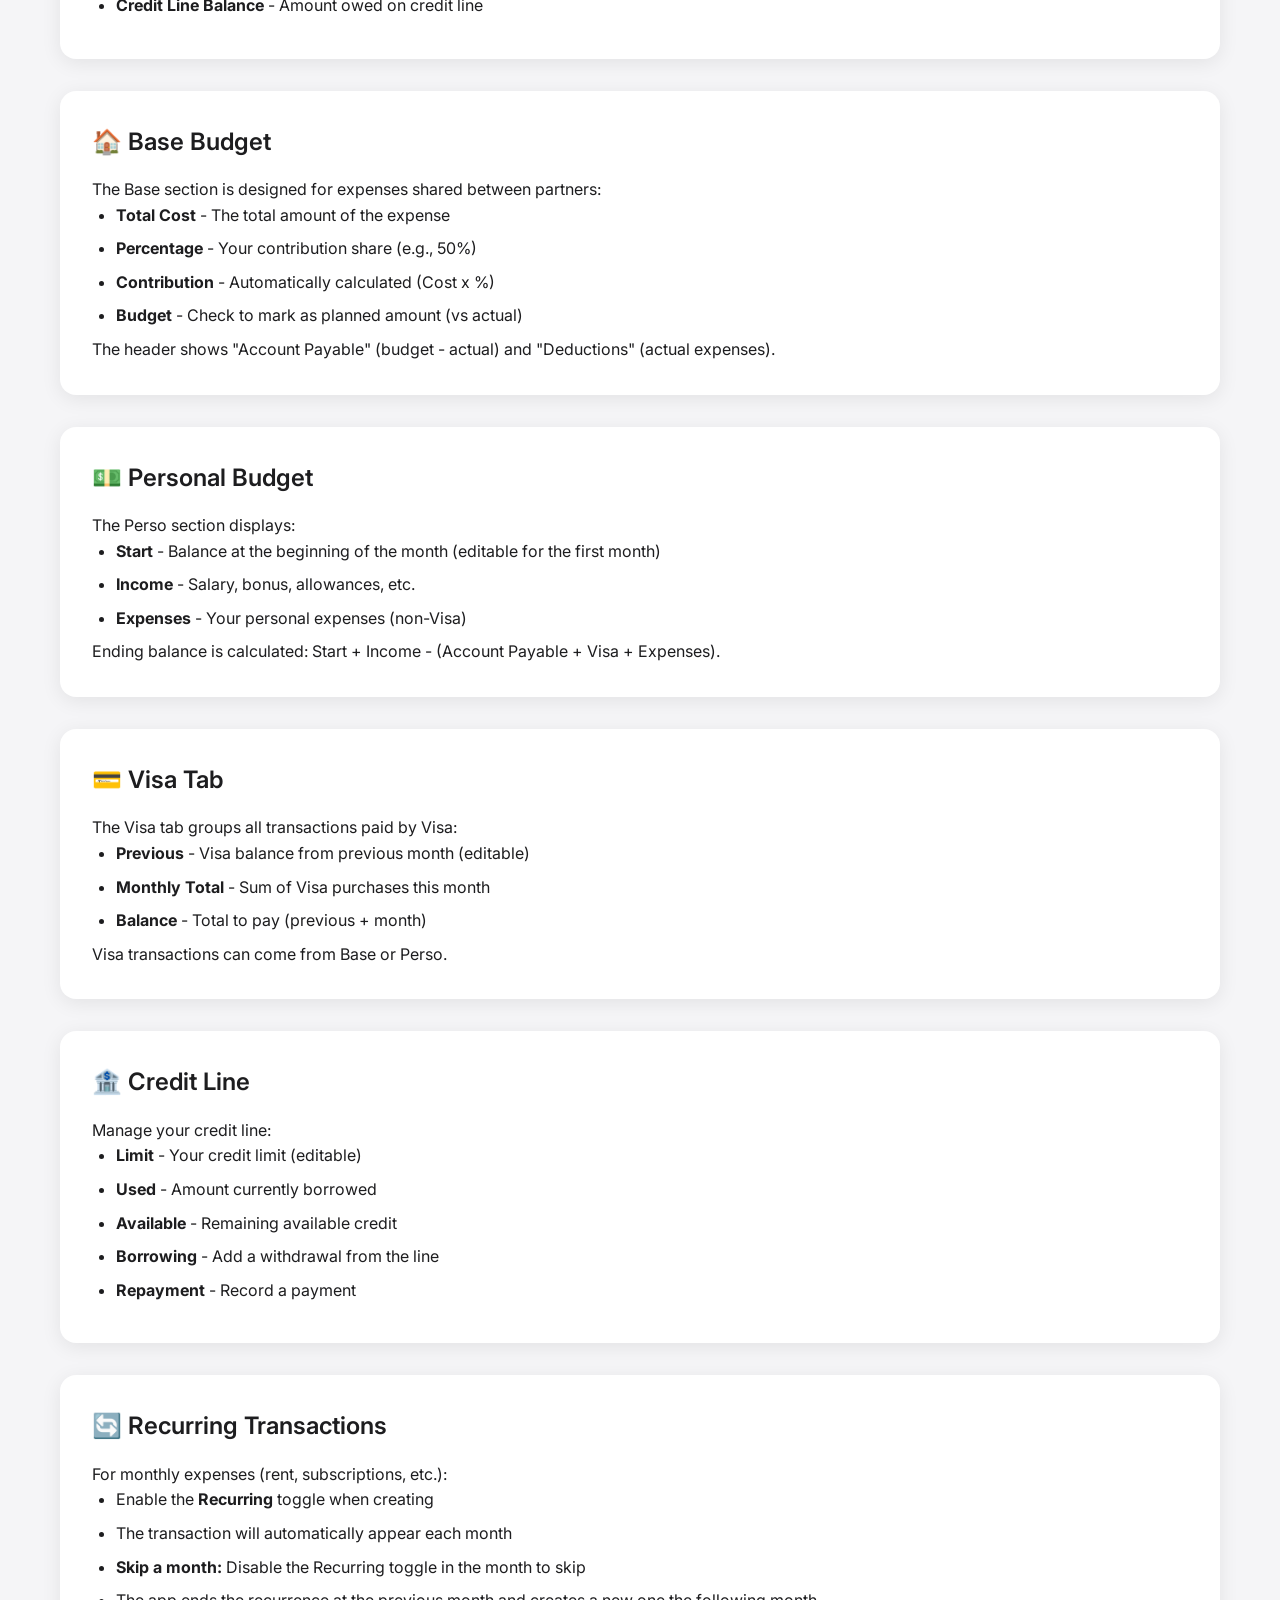
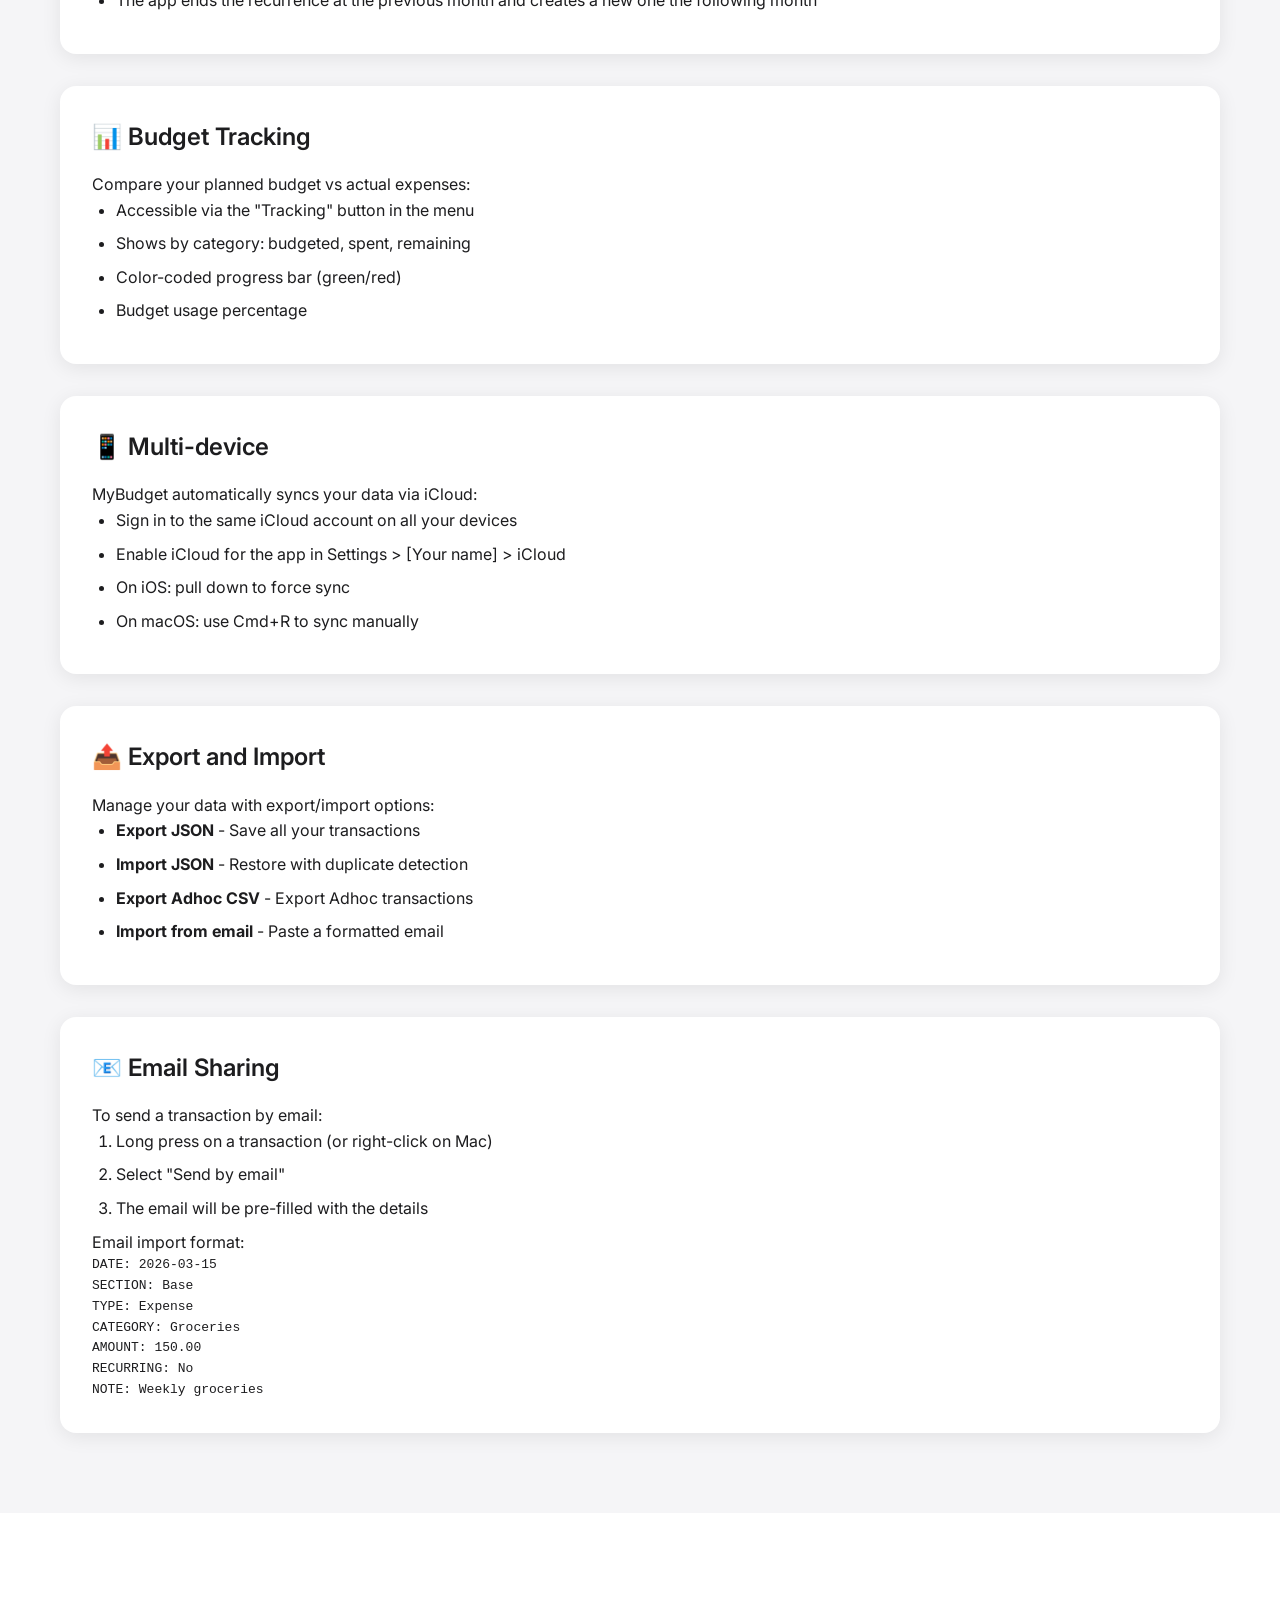
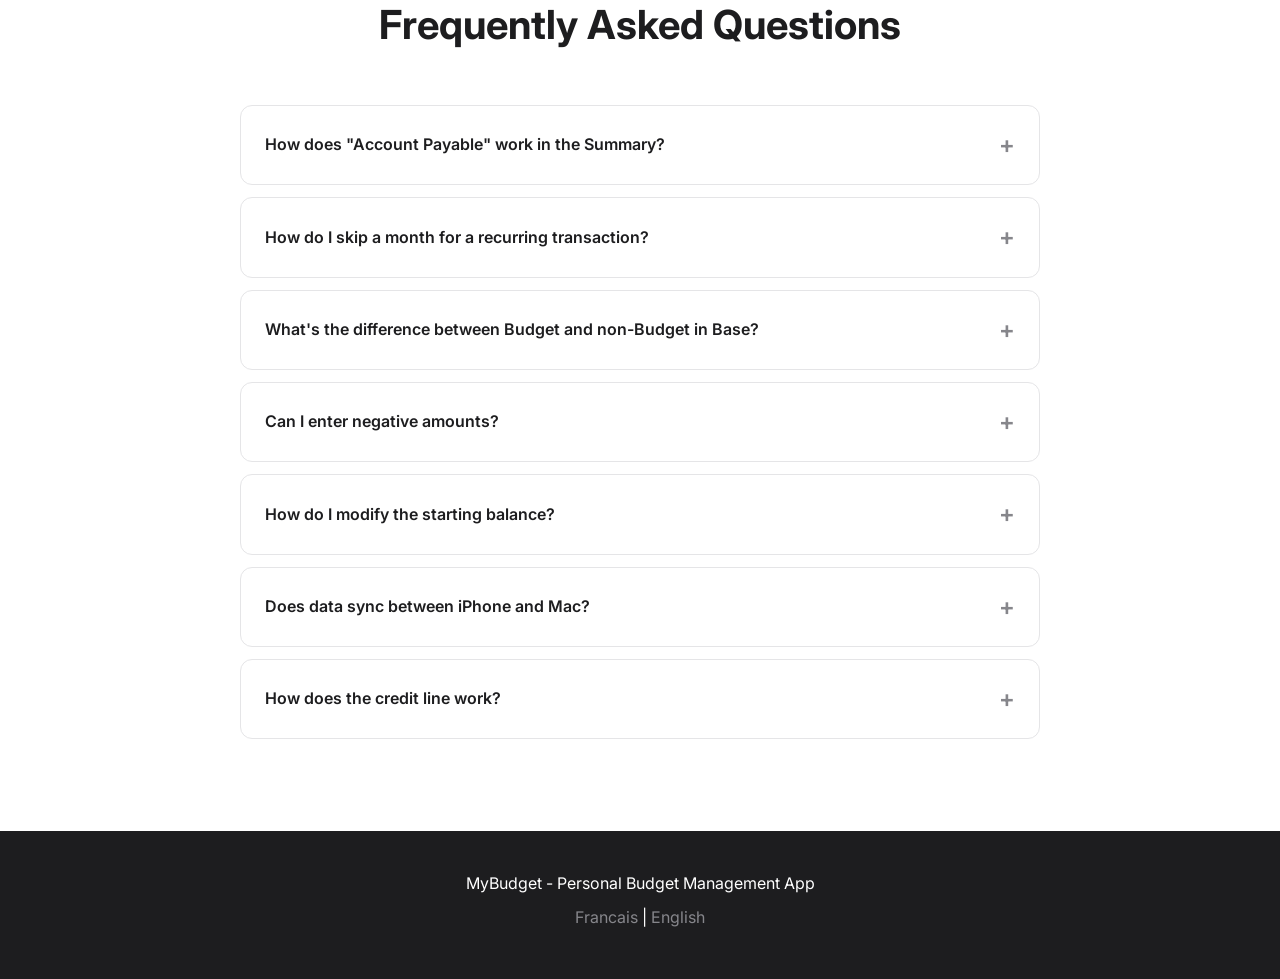
==== commit 0f7fb4fa: "Mise à jour documentation avec nouvelles fonctionnalités - Ajout onglet Sommaire (vue d'ensemble) - " ====
--- a/en/index.html
+++ b/en/index.html
@@ -56,21 +56,45 @@
 
                 <div class="features-grid">
                     <div class="feature-card">
+                        <div class="feature-icon">📋</div>
+                        <h3>Summary</h3>
+                        <p>Monthly overview: starting balance, income, total expenses and ending balance.</p>
+                    </div>
+
+                    <div class="feature-card">
+                        <div class="feature-icon">🏠</div>
+                        <h3>Base Budget</h3>
+                        <p>Manage shared expenses with a percentage-based contribution system and budget/actual tracking.</p>
+                    </div>
+
+                    <div class="feature-card">
                         <div class="feature-icon">💰</div>
                         <h3>Personal Budget</h3>
-                        <p>Track your personal income and expenses with detailed categories.</p>
-                    </div>
-
-                    <div class="feature-card">
-                        <div class="feature-icon">👫</div>
-                        <h3>Shared Budget</h3>
-                        <p>Manage shared expenses with a percentage-based contribution system.</p>
+                        <p>Track your personal income and expenses with starting and ending monthly balance.</p>
+                    </div>
+
+                    <div class="feature-card">
+                        <div class="feature-icon">💳</div>
+                        <h3>Visa</h3>
+                        <p>Dedicated tab to track all your Visa expenses with previous balance and monthly total.</p>
+                    </div>
+
+                    <div class="feature-card">
+                        <div class="feature-icon">🏦</div>
+                        <h3>Credit Line</h3>
+                        <p>Manage your credit line: limit, used balance, available, borrowings and repayments.</p>
+                    </div>
+
+                    <div class="feature-card">
+                        <div class="feature-icon">🔁</div>
+                        <h3>Recurring Transactions</h3>
+                        <p>Mark your monthly expenses as recurring with the ability to skip a month.</p>
                     </div>
 
                     <div class="feature-card">
                         <div class="feature-icon">📊</div>
-                        <h3>Monthly Summary</h3>
-                        <p>View your income, expenses and balance for each month.</p>
+                        <h3>Budget Tracking</h3>
+                        <p>Compare your planned budget vs actual expenses by category with visual indicators.</p>
                     </div>
 
                     <div class="feature-card">
@@ -80,33 +104,15 @@
                     </div>
 
                     <div class="feature-card">
-                        <div class="feature-icon">💳</div>
-                        <h3>Payment Methods</h3>
-                        <p>Distinguish your payments by bank account or Visa card.</p>
-                    </div>
-
-                    <div class="feature-card">
                         <div class="feature-icon">📅</div>
                         <h3>Monthly Navigation</h3>
                         <p>Easily switch between months to view your history.</p>
                     </div>
 
                     <div class="feature-card">
-                        <div class="feature-icon">🔄</div>
-                        <h3>Quick Duplication</h3>
-                        <p>Duplicate your recurring transactions to the next month with one gesture.</p>
-                    </div>
-
-                    <div class="feature-card">
-                        <div class="feature-icon">➖</div>
-                        <h3>Negative Amounts</h3>
-                        <p>Support refunds and credits with negative amounts.</p>
-                    </div>
-
-                    <div class="feature-card">
                         <div class="feature-icon">☁️</div>
                         <h3>iCloud Sync</h3>
-                        <p>Your data automatically synchronized across all your Apple devices with visual indicator.</p>
+                        <p>Your data automatically synchronized across all your Apple devices.</p>
                     </div>
 
                     <div class="feature-card">
@@ -128,12 +134,6 @@
                     </div>
 
                     <div class="feature-card">
-                        <div class="feature-icon">🔁</div>
-                        <h3>Recurring Transactions</h3>
-                        <p>Mark your monthly expenses as recurring for automatic tracking.</p>
-                    </div>
-
-                    <div class="feature-card">
                         <div class="feature-icon">🔤</div>
                         <h3>Alphabetical Sorting</h3>
                         <p>Transactions sorted by category (A-Z) then by date for easy navigation.</p>
@@ -154,57 +154,105 @@
 
                 <div class="guide-content">
                     <article class="guide-article">
-                        <h3>🚀 Getting Started</h3>
-                        <ol>
-                            <li>Launch the MyBudget app</li>
-                            <li>Choose the <strong>Commun</strong> (Shared) or <strong>Perso</strong> (Personal) section</li>
-                            <li>Tap <strong>+</strong> to add your first transaction</li>
-                            <li>Select the type (Income or Expense) and category</li>
-                            <li>Enter the amount and save</li>
-                        </ol>
-                    </article>
-
-                    <article class="guide-article">
-                        <h3>👫 Shared Budget</h3>
-                        <p>The Commun section is designed for expenses shared between partners:</p>
+                        <h3>📱 The 5 Tabs</h3>
+                        <p>The application is organized into 5 main tabs:</p>
+                        <ul>
+                            <li><strong>Summary</strong> - Monthly overview: start, income, expenses, end</li>
+                            <li><strong>Base</strong> - Shared budget (common expenses with percentage)</li>
+                            <li><strong>Perso</strong> - Your personal income and expenses</li>
+                            <li><strong>Visa</strong> - All transactions paid by Visa</li>
+                            <li><strong>Marge</strong> - Credit line management</li>
+                        </ul>
+                    </article>
+
+                    <article class="guide-article">
+                        <h3>📋 Summary</h3>
+                        <p>The Summary tab displays an overview of your month:</p>
+                        <ul>
+                            <li><strong>Start</strong> - Balance at the beginning of the month (calculated automatically)</li>
+                            <li><strong>Income</strong> - Total Personal income for the month</li>
+                            <li><strong>Expenses</strong> - Account payable + Visa + Personal expenses</li>
+                            <li><strong>End</strong> - Expected balance at the end of the month</li>
+                            <li><strong>Account Payable</strong> - Amount to transfer for Base budget</li>
+                            <li><strong>Visa Payable</strong> - Total Visa purchases for the month</li>
+                            <li><strong>Credit Line Balance</strong> - Amount owed on credit line</li>
+                        </ul>
+                    </article>
+
+                    <article class="guide-article">
+                        <h3>🏠 Base Budget</h3>
+                        <p>The Base section is designed for expenses shared between partners:</p>
                         <ul>
                             <li><strong>Total Cost</strong> - The total amount of the expense</li>
                             <li><strong>Percentage</strong> - Your contribution share (e.g., 50%)</li>
-                            <li><strong>Contribution</strong> - Automatically calculated (Cost × %)</li>
-                        </ul>
-                        <p>The shared budget balance is automatically carried over to your Personal section as an expense.</p>
+                            <li><strong>Contribution</strong> - Automatically calculated (Cost x %)</li>
+                            <li><strong>Budget</strong> - Check to mark as planned amount (vs actual)</li>
+                        </ul>
+                        <p>The header shows "Account Payable" (budget - actual) and "Deductions" (actual expenses).</p>
                     </article>
 
                     <article class="guide-article">
                         <h3>💵 Personal Budget</h3>
                         <p>The Perso section displays:</p>
                         <ul>
-                            <li>Your personal income (Salary, Bonus, etc.)</li>
-                            <li>Your personal expenses</li>
-                            <li>Your contribution to the shared budget (automatic)</li>
-                            <li>Available balance after all expenses</li>
+                            <li><strong>Start</strong> - Balance at the beginning of the month (editable for the first month)</li>
+                            <li><strong>Income</strong> - Salary, bonus, allowances, etc.</li>
+                            <li><strong>Expenses</strong> - Your personal expenses (non-Visa)</li>
+                        </ul>
+                        <p>Ending balance is calculated: Start + Income - (Account Payable + Visa + Expenses).</p>
+                    </article>
+
+                    <article class="guide-article">
+                        <h3>💳 Visa Tab</h3>
+                        <p>The Visa tab groups all transactions paid by Visa:</p>
+                        <ul>
+                            <li><strong>Previous</strong> - Visa balance from previous month (editable)</li>
+                            <li><strong>Monthly Total</strong> - Sum of Visa purchases this month</li>
+                            <li><strong>Balance</strong> - Total to pay (previous + month)</li>
+                        </ul>
+                        <p>Visa transactions can come from Base or Perso.</p>
+                    </article>
+
+                    <article class="guide-article">
+                        <h3>🏦 Credit Line</h3>
+                        <p>Manage your credit line:</p>
+                        <ul>
+                            <li><strong>Limit</strong> - Your credit limit (editable)</li>
+                            <li><strong>Used</strong> - Amount currently borrowed</li>
+                            <li><strong>Available</strong> - Remaining available credit</li>
+                            <li><strong>Borrowing</strong> - Add a withdrawal from the line</li>
+                            <li><strong>Repayment</strong> - Record a payment</li>
                         </ul>
                     </article>
 
                     <article class="guide-article">
                         <h3>🔄 Recurring Transactions</h3>
-                        <p>For monthly recurring expenses (rent, subscriptions, etc.):</p>
-                        <ol>
-                            <li>Swipe a transaction to the right</li>
-                            <li>Or use the context menu (long press)</li>
-                            <li>Select <strong>Duplicate to next month</strong></li>
-                        </ol>
-                        <p>The transaction will be copied with the same date to the next month.</p>
+                        <p>For monthly expenses (rent, subscriptions, etc.):</p>
+                        <ul>
+                            <li>Enable the <strong>Recurring</strong> toggle when creating</li>
+                            <li>The transaction will automatically appear each month</li>
+                            <li><strong>Skip a month:</strong> Disable the Recurring toggle in the month to skip</li>
+                            <li>The app ends the recurrence at the previous month and creates a new one the following month</li>
+                        </ul>
+                    </article>
+
+                    <article class="guide-article">
+                        <h3>📊 Budget Tracking</h3>
+                        <p>Compare your planned budget vs actual expenses:</p>
+                        <ul>
+                            <li>Accessible via the "Tracking" button in the menu</li>
+                            <li>Shows by category: budgeted, spent, remaining</li>
+                            <li>Color-coded progress bar (green/red)</li>
+                            <li>Budget usage percentage</li>
+                        </ul>
                     </article>
 
                     <article class="guide-article">
                         <h3>📱 Multi-device</h3>
                         <p>MyBudget automatically syncs your data via iCloud:</p>
                         <ul>
-                            <li>Make sure you're signed in to the same iCloud account on all your devices</li>
+                            <li>Sign in to the same iCloud account on all your devices</li>
                             <li>Enable iCloud for the app in Settings > [Your name] > iCloud</li>
-                            <li>Changes sync automatically every 60 seconds</li>
-                            <li>The iCloud icon in the navigation bar shows sync status</li>
                             <li>On iOS: pull down to force sync</li>
                             <li>On macOS: use Cmd+R to sync manually</li>
                         </ul>
@@ -214,20 +262,10 @@
                         <h3>📤 Export and Import</h3>
                         <p>Manage your data with export/import options:</p>
                         <ul>
-                            <li><strong>Export JSON</strong> - Save all your transactions in JSON format</li>
-                            <li><strong>Import JSON</strong> - Restore your data with automatic duplicate detection</li>
-                            <li><strong>Export Adhoc CSV</strong> - Export Adhoc transactions to CSV</li>
-                            <li><strong>Import from email</strong> - Paste a formatted email to create a transaction</li>
-                        </ul>
-                    </article>
-
-                    <article class="guide-article">
-                        <h3>📊 Reports</h3>
-                        <p>Analyze your finances with reports:</p>
-                        <ul>
-                            <li>Filter by year, month, section (Base/Perso) and recurrence</li>
-                            <li>View totals by category</li>
-                            <li>See the grand total for the period</li>
+                            <li><strong>Export JSON</strong> - Save all your transactions</li>
+                            <li><strong>Import JSON</strong> - Restore with duplicate detection</li>
+                            <li><strong>Export Adhoc CSV</strong> - Export Adhoc transactions</li>
+                            <li><strong>Import from email</strong> - Paste a formatted email</li>
                         </ul>
                     </article>
 
@@ -237,7 +275,7 @@
                         <ol>
                             <li>Long press on a transaction (or right-click on Mac)</li>
                             <li>Select "Send by email"</li>
-                            <li>The email will be pre-filled with transaction details</li>
+                            <li>The email will be pre-filled with the details</li>
                         </ol>
                         <p>Email import format:</p>
                         <pre>DATE: 2026-03-15
@@ -248,15 +286,6 @@
 RECURRING: No
 NOTE: Weekly groceries</pre>
                     </article>
-
-                    <article class="guide-article">
-                        <h3>🛠️ Maintenance</h3>
-                        <p>Maintenance options available in Options menu > Maintenance:</p>
-                        <ul>
-                            <li><strong>Remove duplicates</strong> - Clean up duplicate transactions</li>
-                            <li><strong>Clear database</strong> - Delete all transactions (with confirmation)</li>
-                        </ul>
-                    </article>
                 </div>
             </div>
         </section>
@@ -267,33 +296,38 @@
 
                 <div class="faq-list">
                     <details class="faq-item">
-                        <summary>How does the shared budget calculation work in Personal?</summary>
-                        <p>In the Personal section, shared budget expenses and the shared balance are automatically added as expenses. This represents your total contribution to the shared budget.</p>
+                        <summary>How does "Account Payable" work in the Summary?</summary>
+                        <p>Account Payable = Base Budget - Actual Base Expenses + Adhoc. This is the net amount you need to transfer to the shared account.</p>
+                    </details>
+
+                    <details class="faq-item">
+                        <summary>How do I skip a month for a recurring transaction?</summary>
+                        <p>Go to the month you want to skip, open the recurring transaction and disable the "Recurring" toggle. The app will end the recurrence at the previous month and create a new one starting the following month.</p>
+                    </details>
+
+                    <details class="faq-item">
+                        <summary>What's the difference between Budget and non-Budget in Base?</summary>
+                        <p>"Budget" transactions represent your forecasts (planned amounts). Non-Budget transactions are actual expenses. Budget tracking compares the two.</p>
                     </details>
 
                     <details class="faq-item">
                         <summary>Can I enter negative amounts?</summary>
-                        <p>Yes, negative amounts are supported for refunds, credits or adjustments. Simply use the minus sign (-) before the amount.</p>
-                    </details>
-
-                    <details class="faq-item">
-                        <summary>Is my data secure?</summary>
-                        <p>Yes, your data is stored in your private iCloud database. It's encrypted and only accessible by devices connected to your Apple account.</p>
-                    </details>
-
-                    <details class="faq-item">
-                        <summary>Can I share my budget with my partner?</summary>
-                        <p>Currently, each user has their own database. For a shared budget, you can each enter your respective contributions with your participation percentage.</p>
-                    </details>
-
-                    <details class="faq-item">
-                        <summary>How do I edit a transaction?</summary>
-                        <p>Tap on a transaction in the list to open the edit screen. You can also use the context menu (long press) and select "Edit".</p>
+                        <p>Yes, negative amounts are supported for refunds, credits or adjustments.</p>
+                    </details>
+
+                    <details class="faq-item">
+                        <summary>How do I modify the starting balance?</summary>
+                        <p>In the Perso tab, tap on the "Start" amount to modify it. This is useful for the first month of use.</p>
                     </details>
 
                     <details class="faq-item">
                         <summary>Does data sync between iPhone and Mac?</summary>
-                        <p>Yes, as long as you're signed in to the same iCloud account and sync is enabled, your data is available on iPhone, iPad and Mac.</p>
+                        <p>Yes, via iCloud. Make sure you're signed in to the same iCloud account and sync is enabled.</p>
+                    </details>
+
+                    <details class="faq-item">
+                        <summary>How does the credit line work?</summary>
+                        <p>Set your limit and initial balance. Borrowings increase the used balance, repayments reduce it. Available = Limit - Used.</p>
                     </details>
                 </div>
             </div>
@@ -302,9 +336,9 @@
 
     <footer class="footer">
         <div class="container">
-            <p>MyBudget © 2026 - Personal Budget Management App</p>
+            <p>MyBudget - Personal Budget Management App</p>
             <p class="footer-links">
-                <a href="../index.html">Français</a> |
+                <a href="../index.html">Francais</a> |
                 <a href="index.html">English</a>
             </p>
         </div>
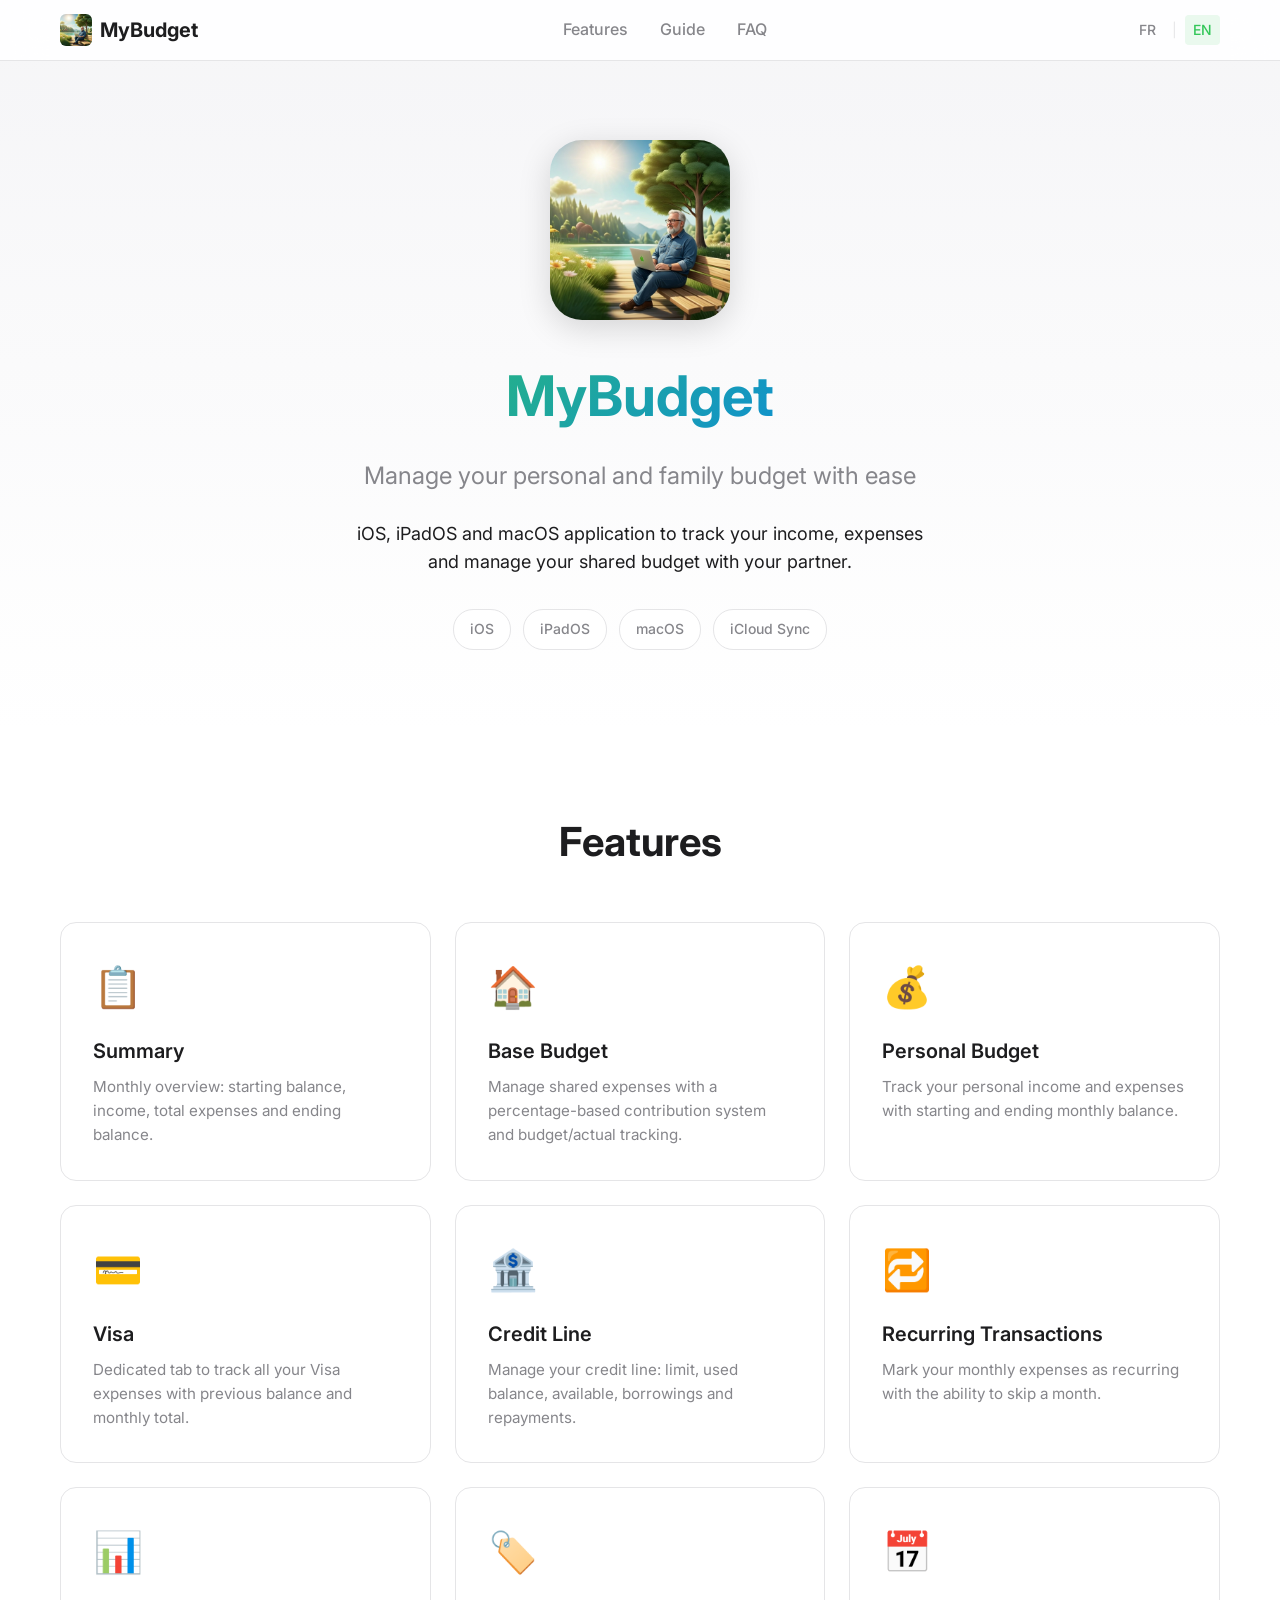
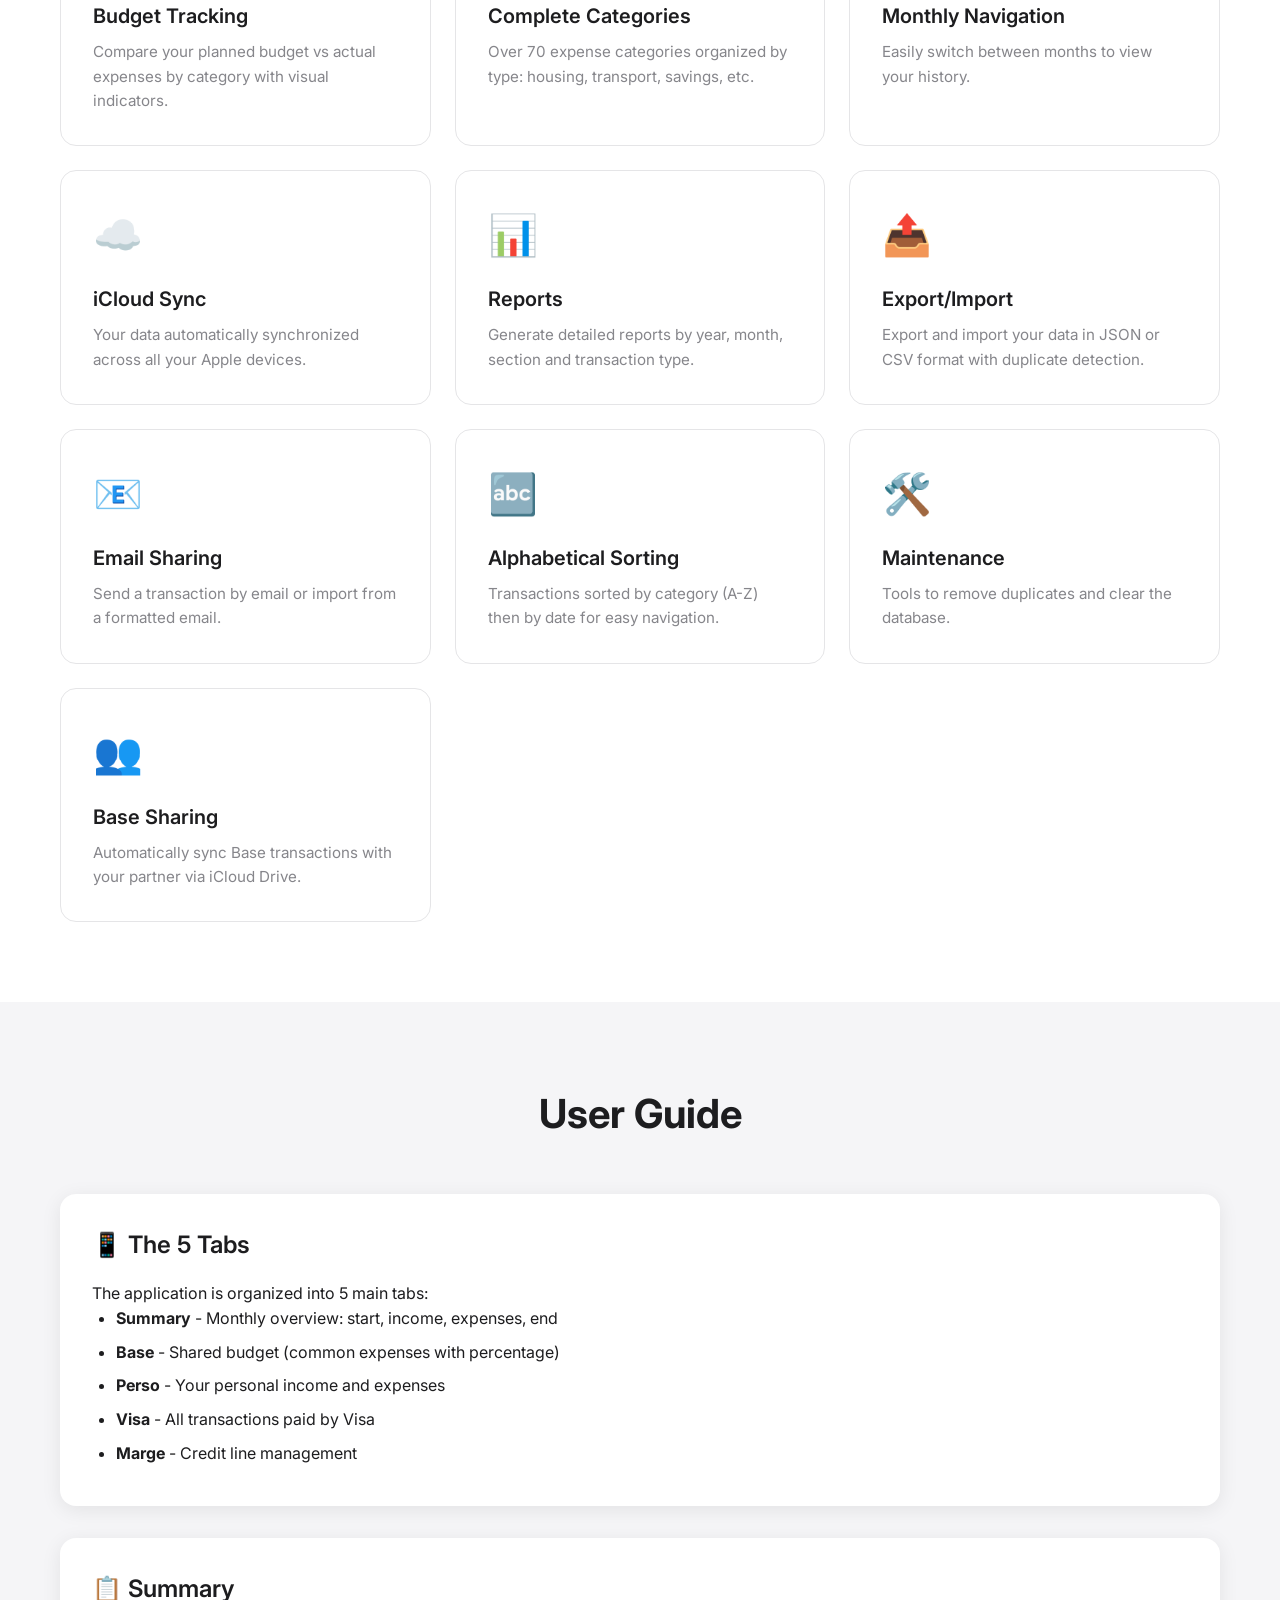
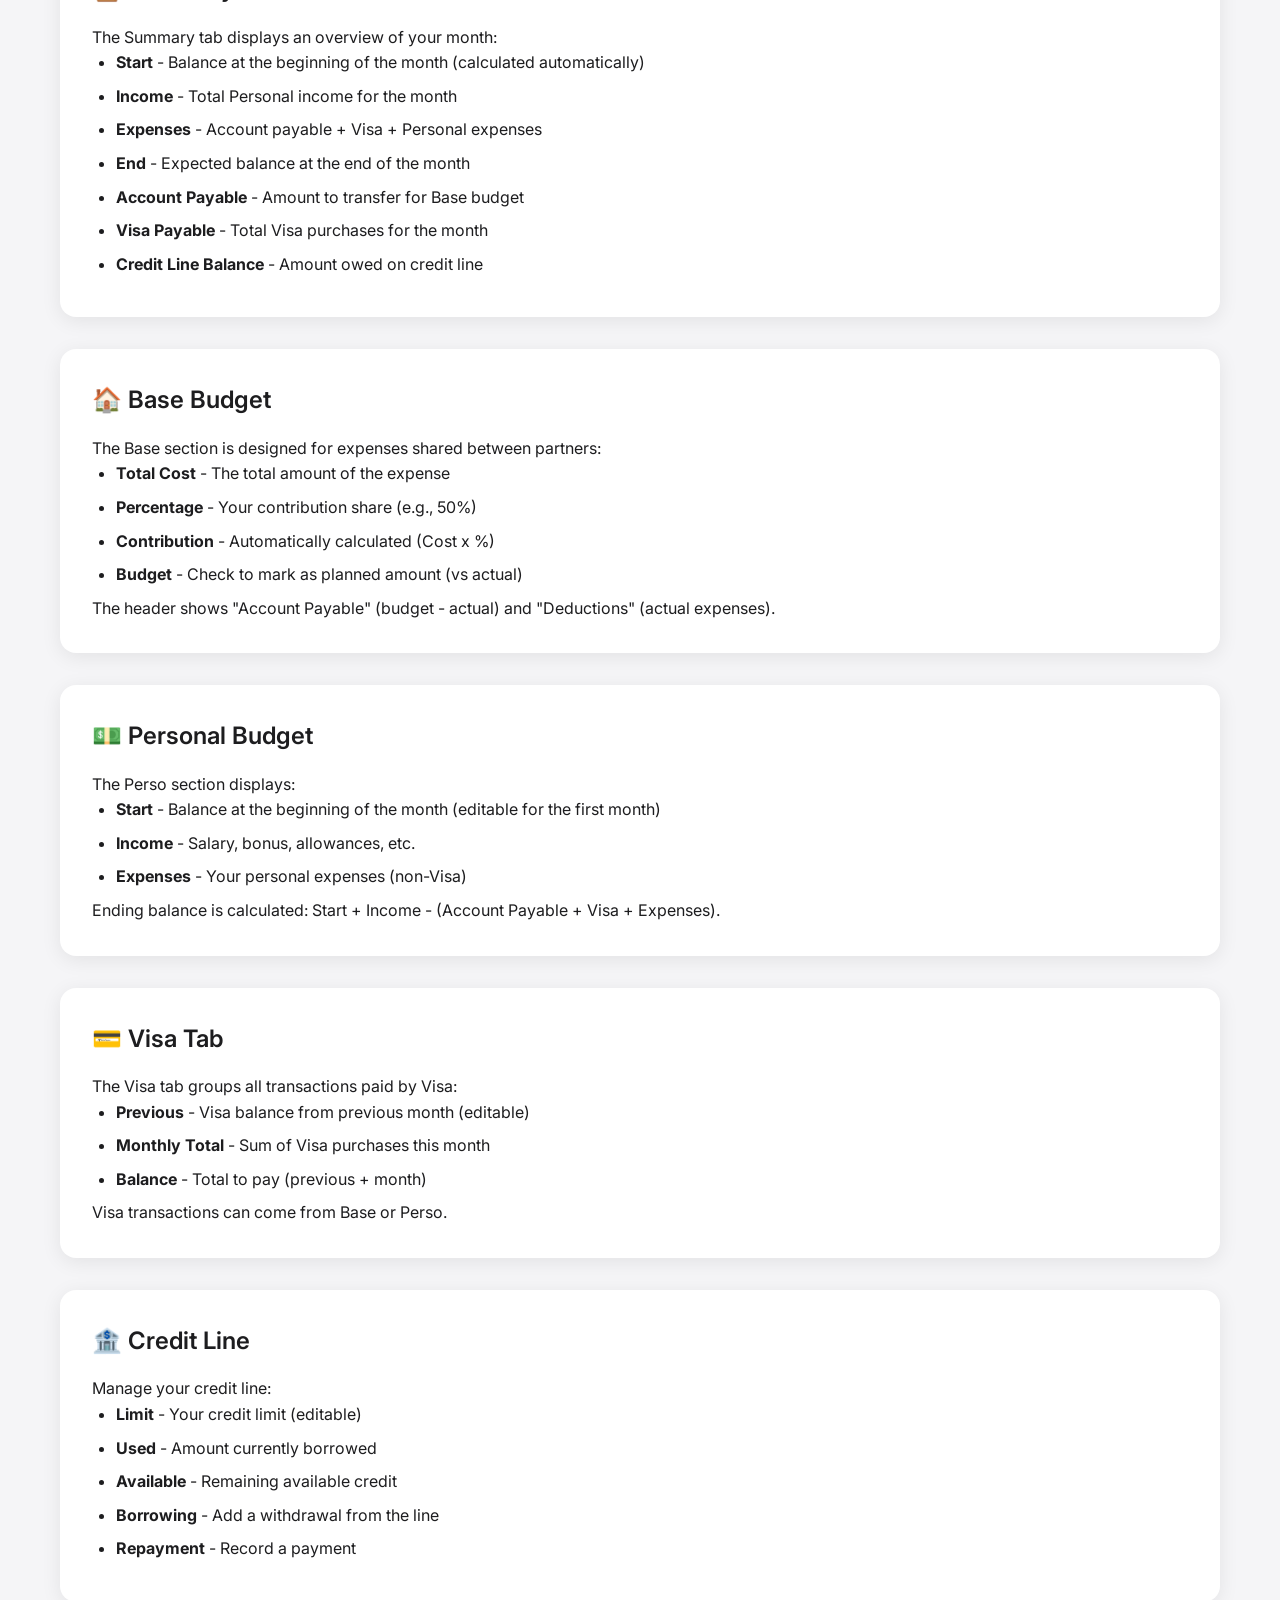
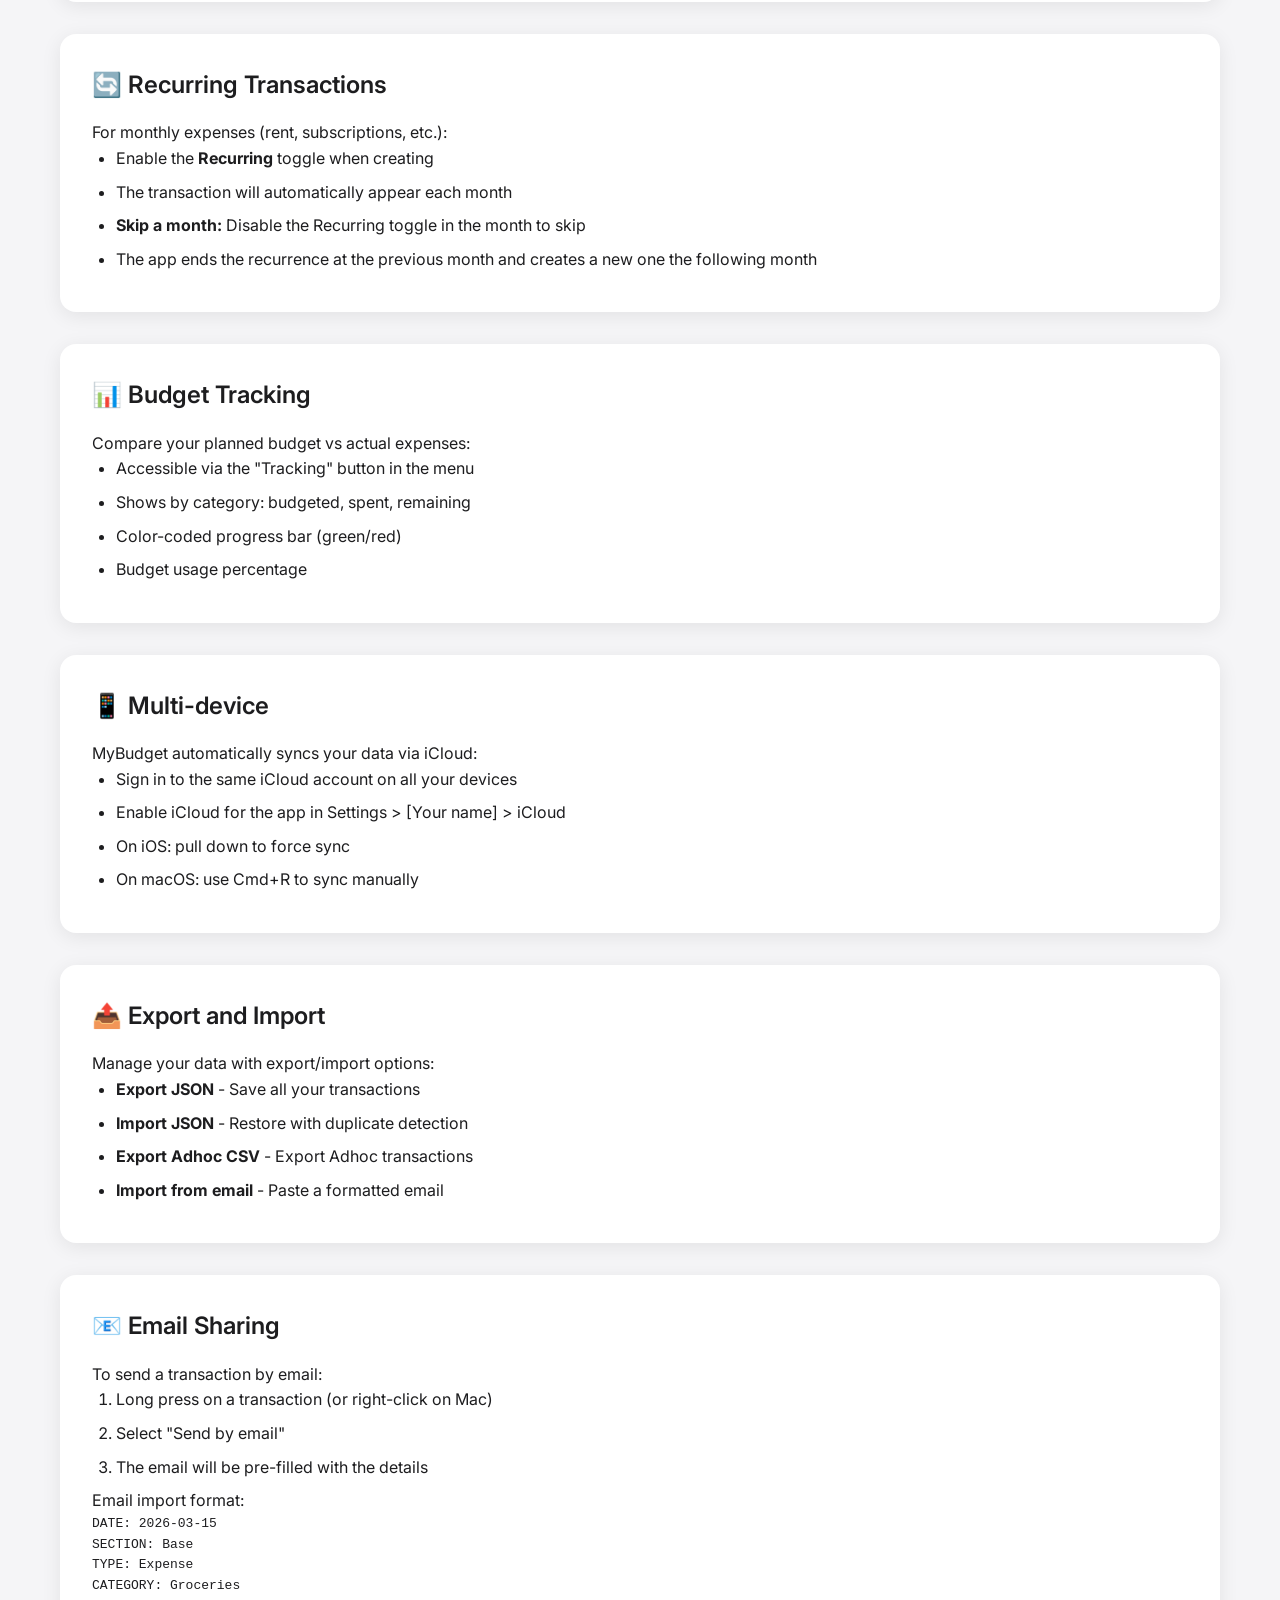
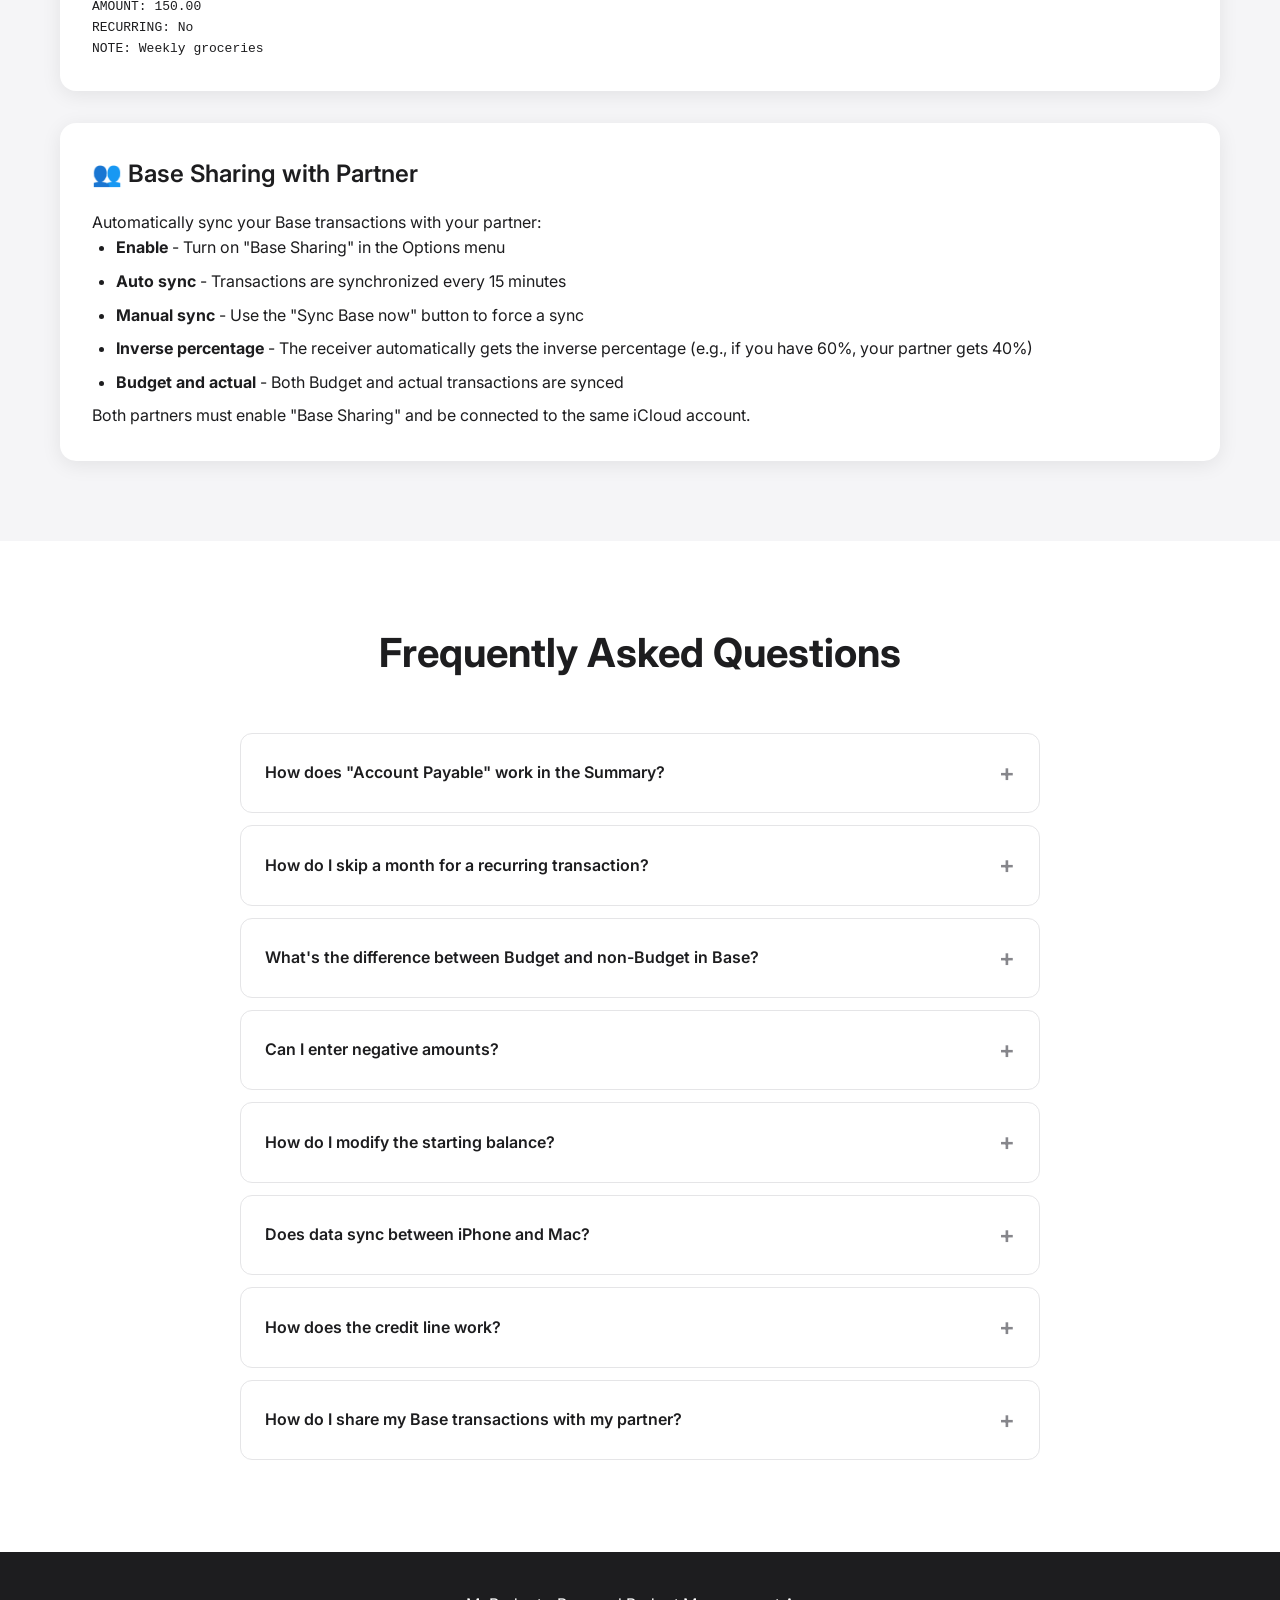
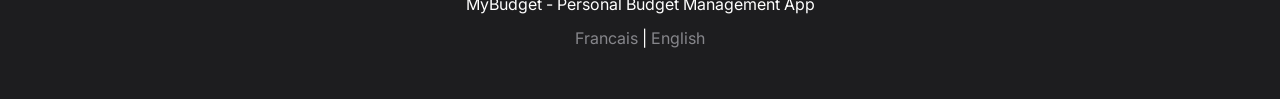
==== commit 87440afe: "Docs: ajout fonctionnalité Partage Base avec partenaire Co-Authored-By: Claude Opus 4.5 <noreply@ant" ====
--- a/en/index.html
+++ b/en/index.html
@@ -144,6 +144,12 @@
                         <h3>Maintenance</h3>
                         <p>Tools to remove duplicates and clear the database.</p>
                     </div>
+
+                    <div class="feature-card">
+                        <div class="feature-icon">👥</div>
+                        <h3>Base Sharing</h3>
+                        <p>Automatically sync Base transactions with your partner via iCloud Drive.</p>
+                    </div>
                 </div>
             </div>
         </section>
@@ -286,6 +292,19 @@
 RECURRING: No
 NOTE: Weekly groceries</pre>
                     </article>
+
+                    <article class="guide-article">
+                        <h3>👥 Base Sharing with Partner</h3>
+                        <p>Automatically sync your Base transactions with your partner:</p>
+                        <ul>
+                            <li><strong>Enable</strong> - Turn on "Base Sharing" in the Options menu</li>
+                            <li><strong>Auto sync</strong> - Transactions are synchronized every 15 minutes</li>
+                            <li><strong>Manual sync</strong> - Use the "Sync Base now" button to force a sync</li>
+                            <li><strong>Inverse percentage</strong> - The receiver automatically gets the inverse percentage (e.g., if you have 60%, your partner gets 40%)</li>
+                            <li><strong>Budget and actual</strong> - Both Budget and actual transactions are synced</li>
+                        </ul>
+                        <p>Both partners must enable "Base Sharing" and be connected to the same iCloud account.</p>
+                    </article>
                 </div>
             </div>
         </section>
@@ -328,6 +347,11 @@
                     <details class="faq-item">
                         <summary>How does the credit line work?</summary>
                         <p>Set your limit and initial balance. Borrowings increase the used balance, repayments reduce it. Available = Limit - Used.</p>
+                    </details>
+
+                    <details class="faq-item">
+                        <summary>How do I share my Base transactions with my partner?</summary>
+                        <p>Enable "Base Sharing" in the Options menu. Both partners must enable this option and be connected to the same iCloud account. Transactions are automatically synchronized every 15 minutes, and the percentage is automatically inverted (100% - your %).</p>
                     </details>
                 </div>
             </div>
